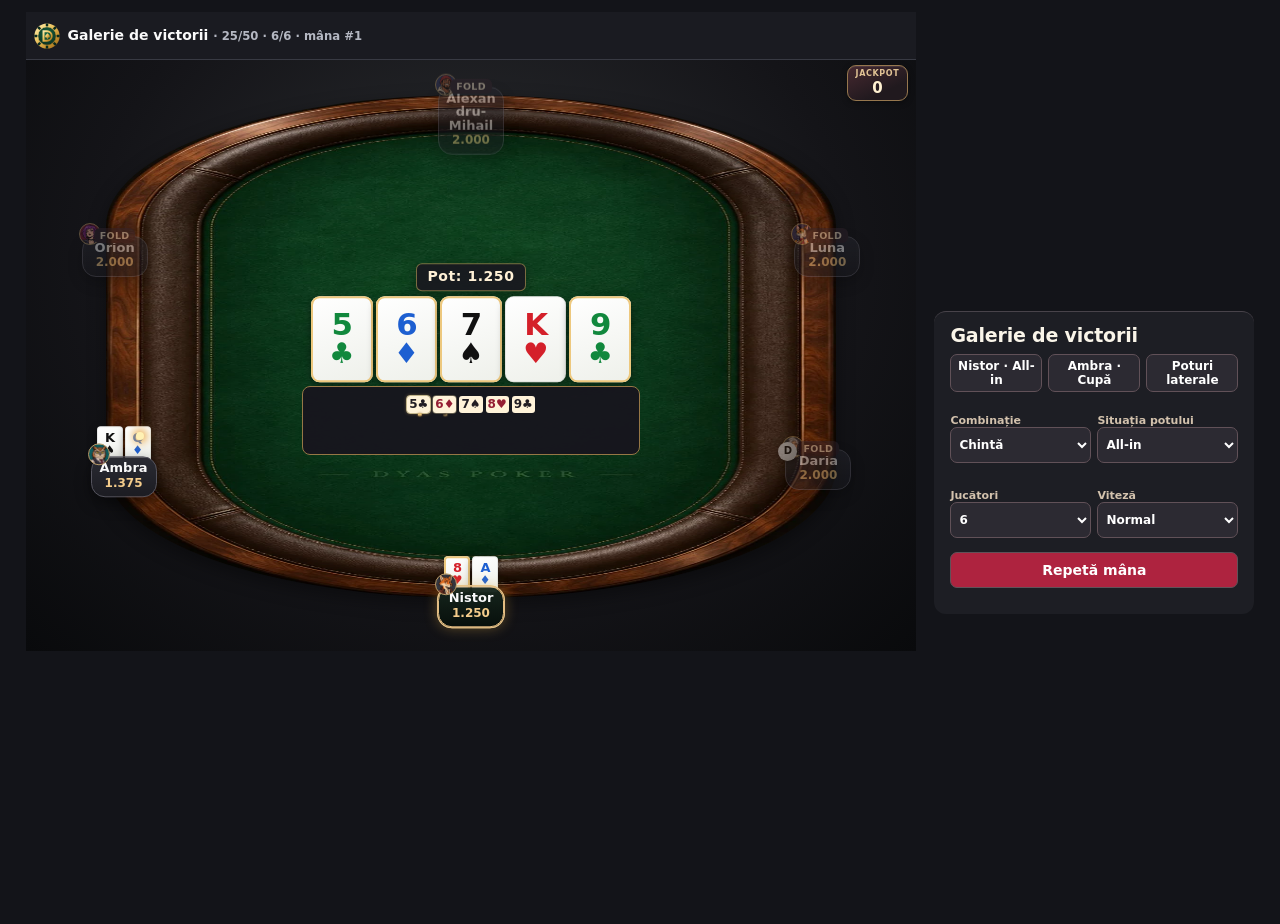
==== victories/index.html @ d2dcce0f "Present confirmed Hold’em results on the real table and add a mobile victory gallery" ====
<!doctype html><html lang="ro"><head><meta charset="utf-8"><meta name="viewport" content="width=device-width,initial-scale=1"><title>Galerie de victorii · DYAS Poker</title><link rel="stylesheet" href="/style.css">
<link rel="stylesheet" href="/extra.css">
<link rel="stylesheet" href="/fx.css">
<link rel="stylesheet" href="/dm.css">
<link rel="stylesheet" href="/cashier.css">
<link rel="stylesheet" href="/arena.css">
<link rel="stylesheet" href="/tour-ui.css">
<link rel="stylesheet" href="/victories/motion.css"><link rel="stylesheet" href="/tables.css"></head><body class="v-gallery"><div id="app"></div><section class="v-controls"><h1>Galerie de victorii</h1><div class="v-presets"><button data-p="n">Nistor · All-in</button><button data-p="a">Ambra · Cupă</button><button data-p="s">Poturi laterale</button></div><div class="v-fields"><label>Combinație<select id="kind"></select></label><label>Situația potului<select id="mode"></select></label><label>Jucători<select id="cap"><option>6</option><option>9</option></select></label><label>Viteză<select id="rate"><option value="1">Normal</option><option value="2">Lent · 0,5×</option></select></label></div><button id="repeat">Repetă mâna</button><p id="ledger" aria-live="polite"></p></section><script type="module" src="./gallery.mjs"></script></body></html>
---- style.css ----
/* DYAS Poker — temă: smarald închis, auriu, catifea */
:root {
  --bg: #050d0a;
  --bg2: #0a1813;
  --panel: rgba(16, 36, 28, .72);
  --panel-solid: #0f241b;
  --panel2: #173226;
  --line: rgba(242, 205, 107, .14);
  --line2: rgba(255, 255, 255, .08);
  --text: #f3f7f4;
  --muted: #95ada2;
  --gold: #f2cd6b;
  --gold-hi: #fff1b8;
  --gold-lo: #b9862c;
  --goldg: linear-gradient(135deg, #fff1b8 0%, #f2cd6b 35%, #d39d38 70%, #a8741f 100%);
  --red: #ef4d55;
  --green: #22b573;
  --wa: #25d366;
  --felt-hi: #1f7a50;
  --felt-lo: #0a3a25;
  --safe-b: env(safe-area-inset-bottom, 0px);
  --serif: "Cinzel", "Times New Roman", serif;
  --sans: "Manrope", system-ui, -apple-system, "Segoe UI", Roboto, sans-serif;
  color-scheme: dark;
}
* { box-sizing: border-box; }
html, body { margin: 0; min-height: 100%; background: var(--bg); color: var(--text); font: 15px/1.4 var(--sans); -webkit-tap-highlight-color: transparent; }
body {
  background:
    radial-gradient(900px 500px at 50% -10%, rgba(31, 122, 80, .38), transparent 70%),
    radial-gradient(600px 400px at 110% 40%, rgba(242, 205, 107, .07), transparent 70%),
    radial-gradient(600px 400px at -10% 80%, rgba(31, 122, 80, .18), transparent 70%),
    var(--bg);
  background-attachment: fixed;
}
button, input, textarea, select { font: inherit; color: inherit; }
a { color: var(--gold); }
#app { min-height: 100vh; }

/* ---------- logo ---------- */
.logo { display: flex; align-items: center; gap: 10px; text-decoration: none; color: inherit; }
.logo img { width: 38px; height: 38px; filter: drop-shadow(0 4px 12px rgba(242, 205, 107, .25)); }
.wordmark { font-family: var(--serif); font-weight: 800; letter-spacing: .06em; line-height: 1; font-size: 20px; }
.wordmark span { background: var(--goldg); -webkit-background-clip: text; background-clip: text; color: transparent; }

/* ---------- ecrane ---------- */
.screen { max-width: 520px; margin: 0 auto; padding: 14px 16px calc(28px + var(--safe-b)); }
.appbar { display: flex; align-items: center; gap: 10px; margin: 4px 0 18px; }
.appbar .grow { flex: 1; }
.avatar { width: 38px; height: 38px; border-radius: 50%; display: grid; place-items: center; font-weight: 800; font-size: 15px; color: #10261b;
  background: var(--goldg); box-shadow: 0 0 0 2px rgba(0,0,0,.4), 0 4px 14px rgba(242,205,107,.25); flex: none; border: 0; cursor: pointer; }
h1 { font-size: 24px; margin: 4px 0 4px; letter-spacing: -.01em; }
.sub { color: var(--muted); margin: 0 0 18px; }
h2 { font-size: 12px; margin: 24px 2px 10px; color: var(--muted); font-weight: 800; text-transform: uppercase; letter-spacing: .14em; }
.card { background: var(--panel); border: 1px solid var(--line); border-radius: 20px; padding: 16px; margin-bottom: 12px;
  backdrop-filter: blur(12px); -webkit-backdrop-filter: blur(12px); box-shadow: 0 10px 30px rgba(0,0,0,.25); }
.row { display: flex; gap: 10px; align-items: center; }
.grow { flex: 1; min-width: 0; }
.muted { color: var(--muted); }
.small { font-size: 13px; }

.btn { display: inline-flex; align-items: center; justify-content: center; gap: 8px; min-height: 48px; padding: 0 18px; border-radius: 14px;
  border: 1px solid var(--line2); background: rgba(255,255,255,.05); font-weight: 700; cursor: pointer; text-decoration: none; color: var(--text);
  transition: transform .08s, filter .15s, background .15s; }
.btn:active { transform: scale(.98); }
.btn.primary { background: var(--goldg); color: #231904; border: 0; box-shadow: 0 8px 22px rgba(210, 160, 60, .28), inset 0 1px 0 rgba(255,255,255,.5); }
.btn.green { background: linear-gradient(180deg, #2fcf86, #1a9a5f); border: 0; color: #fff; box-shadow: 0 8px 20px rgba(34,181,115,.25); }
.btn.danger { background: transparent; color: #ff9ca1; border-color: rgba(239,77,85,.4); }
.btn.block { width: 100%; }
.btn.sm { min-height: 38px; padding: 0 12px; font-size: 14px; border-radius: 11px; }
.btn[disabled] { opacity: .45; pointer-events: none; }
.btn svg { width: 20px; height: 20px; flex: none; }

/* ---------- pagina de start ---------- */
.landing { max-width: 460px; margin: 0 auto; padding: 22px 18px calc(28px + var(--safe-b)); text-align: center; }
.hero-logo { width: 104px; height: 104px; margin: 6px auto 12px; display: block; filter: drop-shadow(0 10px 30px rgba(242, 205, 107, .35)); animation: float 6s ease-in-out infinite; }
@keyframes float { 50% { transform: translateY(-6px) rotate(-4deg); } }
.landing .wordmark { font-size: 34px; }
.tagline { color: #cfe0d7; font-size: 16px; margin: 10px 0 0; }
.fan { position: relative; height: 104px; margin: 30px auto 34px; width: 260px; }
.fan .pcard { position: absolute; left: 50%; bottom: 0; --w: 62px; margin-left: -31px; transform-origin: 50% 260%; justify-content: flex-start; align-items: flex-start;
  padding: 6px 7px; box-shadow: -4px 6px 18px rgba(0,0,0,.45), inset 0 0 0 1px rgba(0,0,0,.08); }
.fan .pcard .r { font-size: 22px; }
.fan .pcard .s { font-size: 18px; }
.fan .pcard::after { content: attr(data-suit); position: absolute; right: 7px; bottom: 4px; font-size: 30px; line-height: 1; opacity: .9; }
.fan .pcard:nth-child(1) { transform: rotate(-26deg); }
.fan .pcard:nth-child(2) { transform: rotate(-13deg); }
.fan .pcard:nth-child(3) { transform: rotate(0deg); }
.fan .pcard:nth-child(4) { transform: rotate(13deg); }
.fan .pcard:nth-child(5) { transform: rotate(26deg); }
.auth { text-align: left; margin-top: 18px; padding: 18px; }
.features { display: grid; grid-template-columns: repeat(3, 1fr); gap: 8px; margin: 16px 0 6px; }
.feature { background: rgba(255,255,255,.035); border: 1px solid var(--line2); border-radius: 16px; padding: 12px 6px; font-size: 12.5px; color: #cfe0d7; line-height: 1.25; }
.feature b { display: block; font-size: 22px; margin-bottom: 4px; }
.legal { color: var(--muted); font-size: 12px; margin-top: 14px; }

/* ---------- formulare ---------- */
label { display: block; font-size: 13px; color: var(--muted); margin: 14px 0 6px; font-weight: 600; }
input, textarea { width: 100%; padding: 14px; border-radius: 14px; border: 1px solid var(--line2); background: rgba(0,0,0,.35); outline: none; transition: border-color .15s, box-shadow .15s; }
input:focus, textarea:focus { border-color: rgba(242,205,107,.6); box-shadow: 0 0 0 4px rgba(242,205,107,.12); }
textarea { min-height: 80px; resize: vertical; }
.code-input { text-transform: uppercase; letter-spacing: .45em; font-size: 26px; text-align: center; font-weight: 800; font-family: var(--serif); }
.tabs { display: flex; gap: 4px; background: rgba(0,0,0,.35); padding: 4px; border-radius: 14px; margin-bottom: 14px; border: 1px solid var(--line2); }
.tabs button { flex: 1; min-height: 40px; border: 0; border-radius: 10px; background: transparent; color: var(--muted); font-weight: 700; cursor: pointer; }
.tabs button.on { background: var(--panel2); color: var(--text); box-shadow: 0 2px 8px rgba(0,0,0,.3), inset 0 0 0 1px var(--line); }
.err { color: #ffb3b5; font-size: 14px; margin-top: 10px; min-height: 1em; }

/* ---------- acasă ---------- */
.actions { display: grid; grid-template-columns: 1fr 1fr; gap: 12px; }
.tile { display: flex; flex-direction: column; justify-content: space-between; gap: 18px; min-height: 128px; padding: 16px; border-radius: 22px; text-decoration: none;
  color: var(--text); border: 1px solid var(--line); background: var(--panel); position: relative; overflow: hidden; }
.tile.gold { background: var(--goldg); color: #231904; border: 0; box-shadow: 0 12px 30px rgba(210,160,60,.25); }
.tile .ic { width: 42px; height: 42px; border-radius: 13px; display: grid; place-items: center; font-size: 22px; background: rgba(0,0,0,.18); }
.tile.gold .ic { background: rgba(35,25,4,.12); }
.tile b { font-size: 16px; line-height: 1.2; }
.tile small { display: block; font-weight: 600; opacity: .75; font-size: 12.5px; margin-top: 3px; }
.tile::after { content: "♠"; position: absolute; right: -6px; bottom: -22px; font-size: 92px; opacity: .08; }

.list-item { display: flex; gap: 12px; align-items: center; padding: 14px; border-radius: 18px; background: var(--panel); border: 1px solid var(--line2); margin-bottom: 10px;
  text-decoration: none; color: inherit; cursor: pointer; transition: border-color .15s; }
.list-item:active { border-color: var(--line); }
.list-item .t { font-weight: 750; overflow: hidden; text-overflow: ellipsis; white-space: nowrap; }
.list-item .t.wrap { white-space: normal; }
.chips { color: var(--gold); font-weight: 800; white-space: nowrap; display: inline-flex; align-items: center; gap: 5px; }
.chips::before { content: ""; width: 12px; height: 12px; border-radius: 50%; background: radial-gradient(circle, #fff1b8 0 28%, #c8922f 30% 100%); box-shadow: 0 0 0 1.5px rgba(0,0,0,.4); flex: none; }
.emblem { width: 48px; height: 48px; border-radius: 15px; display: grid; place-items: center; font-size: 26px; flex: none;
  background: radial-gradient(circle at 50% 35%, #1b5a3d, #0b2519); border: 1px solid var(--line); box-shadow: inset 0 1px 0 rgba(255,255,255,.06); }
.emblem.lg { width: 68px; height: 68px; font-size: 38px; border-radius: 20px; }
.emblems { display: grid; grid-template-columns: repeat(8, 1fr); gap: 6px; }
.emblems button { aspect-ratio: 1; border-radius: 12px; border: 1px solid var(--line2); background: rgba(0,0,0,.3); font-size: 20px; cursor: pointer; padding: 0; }
.emblems button.on { border-color: var(--gold); background: rgba(242,205,107,.14); box-shadow: 0 0 0 3px rgba(242,205,107,.12); }
.badge { display: inline-block; padding: 3px 9px; border-radius: 99px; font-size: 11.5px; font-weight: 800; background: rgba(255,255,255,.07); color: var(--muted); letter-spacing: .02em; }
.badge.owner { background: rgba(242,205,107,.16); color: var(--gold); }
.badge.admin { background: rgba(80,170,255,.15); color: #9dd3ff; }
.badge.full { background: rgba(239,77,85,.16); color: #ffb3b5; }
.badge.live { background: rgba(34,181,115,.16); color: #7ee2a8; }
.dot { display: inline-block; min-width: 18px; height: 18px; padding: 0 5px; border-radius: 9px; background: var(--red); color: #fff; font-size: 11px; line-height: 18px; text-align: center; margin-left: 5px; }
.empty { text-align: center; color: var(--muted); padding: 26px 14px; border: 1px dashed var(--line2); border-radius: 18px; }
.empty b { display: block; font-size: 30px; margin-bottom: 6px; }

/* ---------- club ---------- */
.topbar { display: flex; align-items: center; gap: 10px; margin-bottom: 14px; }
.back { width: 42px; height: 42px; border-radius: 13px; border: 1px solid var(--line2); background: rgba(255,255,255,.05); display: grid; place-items: center; font-size: 20px; cursor: pointer; flex: none; color: var(--text); text-decoration: none; }
.club-hero { display: flex; gap: 14px; align-items: center; padding: 18px; border-radius: 24px; margin-bottom: 12px;
  background: radial-gradient(400px 160px at 0% 0%, rgba(242,205,107,.16), transparent 70%), linear-gradient(160deg, #15402d, #0b2117); border: 1px solid var(--line); }
.club-hero .name { font-family: var(--serif); font-weight: 800; font-size: 21px; line-height: 1.15; letter-spacing: .02em; }
.club-hero .desc { color: #cfe0d7; font-size: 13.5px; margin-top: 4px; }
.club-hero .meta { margin-top: 8px; display: flex; gap: 8px; align-items: center; flex-wrap: wrap; font-size: 13px; }
.invite { background: linear-gradient(135deg, rgba(242,205,107,.1), rgba(16,36,28,.75) 60%); position: relative; }
.invite .lbl { font-size: 11.5px; letter-spacing: .14em; text-transform: uppercase; color: var(--muted); font-weight: 800; }
.invite .code { font-family: var(--serif); font-size: 30px; font-weight: 800; letter-spacing: .32em; margin: 4px 0 12px;
  background: var(--goldg); -webkit-background-clip: text; background-clip: text; color: transparent; }
.invite .btns { display: grid; grid-template-columns: 1fr auto; gap: 8px; }
.wa { background: linear-gradient(180deg, #2fe07a, #1ea952); border: 0; color: #fff; box-shadow: 0 8px 20px rgba(37,211,102,.22); }
.seg { display: flex; gap: 8px; }
.seg button { flex: 1; min-height: 46px; border-radius: 14px; border: 1px solid var(--line2); background: rgba(0,0,0,.3); font-weight: 800; cursor: pointer; }
.seg button.on { border-color: var(--gold); background: rgba(242,205,107,.14); color: var(--gold); }
.stepper { display: flex; align-items: center; gap: 8px; margin-top: 8px; }
.stepper button { width: 46px; height: 42px; border-radius: 12px; border: 1px solid var(--line2); background: rgba(255,255,255,.05); font-size: 20px; cursor: pointer; }
.stepper output { flex: 1; text-align: center; font-weight: 800; }
.grid3 { display: grid; grid-template-columns: repeat(3, 1fr); gap: 8px; }
.seatdots { display: flex; gap: 4px; margin-top: 8px; }
.seatdots i { width: 9px; height: 9px; border-radius: 50%; background: rgba(255,255,255,.12); }
.seatdots i.on { background: var(--goldg); box-shadow: 0 0 6px rgba(242,205,107,.5); }
.table-ic { width: 48px; height: 48px; border-radius: 15px; flex: none; display: grid; place-items: center;
  background: radial-gradient(ellipse at 50% 40%, var(--felt-hi), var(--felt-lo)); border: 2px solid #5b3d1e; box-shadow: inset 0 0 0 1px rgba(242,205,107,.35); font-size: 20px; }

#toast { position: fixed; left: 50%; top: calc(12px + env(safe-area-inset-top, 0px)); transform: translate(-50%, -20px); max-width: 92vw; opacity: 0; visibility: hidden; pointer-events: none;
  background: #2b1416; color: #ffd5d6; border: 1px solid #6b2a2c; padding: 11px 16px; border-radius: 14px; transition: opacity .2s, transform .2s, visibility .2s; z-index: 50; font-size: 14px; font-weight: 600; box-shadow: 0 10px 30px rgba(0,0,0,.4); }
#toast.on { opacity: 1; visibility: visible; transform: translate(-50%, 0); }
#toast.ok { background: #0f3324; color: #c8f5dc; border-color: #1f6b46; }

/* ---------- masa ---------- */
.table-screen { position: fixed; inset: 0; display: flex; flex-direction: column; overflow: hidden;
  background: radial-gradient(120% 70% at 50% 42%, #123a28, #050d0a 75%); }
.tbar { height: 48px; flex: none; display: flex; align-items: center; gap: 8px; padding: 0 8px; }
.tbar .back { width: 38px; height: 38px; border-radius: 12px; font-size: 18px; }
.tbar .ti { flex: 1; min-width: 0; font-size: 14px; font-weight: 800; white-space: nowrap; overflow: hidden; text-overflow: ellipsis; }
.tbar .ti small { color: var(--muted); font-weight: 600; }
.tbar img { width: 26px; height: 26px; }
.felt-wrap { position: relative; flex: 1; min-height: 0; }
.felt { position: absolute; inset: 6% 9% 9%; border-radius: 46% / 32%;
  background:
    radial-gradient(ellipse at 50% 42%, rgba(255,255,255,.07), transparent 55%),
    radial-gradient(ellipse at 50% 45%, var(--felt-hi), var(--felt-lo) 78%);
  border: 9px solid #3d2814;
  box-shadow: 0 0 0 1px #7a5426, inset 0 0 0 2px rgba(242,205,107,.28), inset 0 0 40px rgba(0,0,0,.45), 0 18px 40px rgba(0,0,0,.6); }
.felt::before { content: ""; position: absolute; inset: 7%; border-radius: inherit; border: 1.5px solid rgba(242,205,107,.16); }
.felt::after { content: "DYAS POKER"; position: absolute; left: 50%; top: 70%; transform: translateX(-50%); font-family: var(--serif); font-weight: 800; letter-spacing: .3em;
  font-size: 11px; color: rgba(242,205,107,.09); white-space: nowrap; }
.center { position: absolute; left: 50%; top: 47%; transform: translate(-50%, -50%); display: flex; flex-direction: column; align-items: center; gap: 7px; z-index: 2; width: 58%; }
.pot { background: rgba(0,0,0,.5); border: 1px solid rgba(242,205,107,.45); color: var(--gold); font-weight: 900; padding: 4px 14px; border-radius: 99px; font-size: 14px; white-space: nowrap;
  box-shadow: 0 4px 14px rgba(0,0,0,.35); }
.board { display: flex; gap: 3px; justify-content: center; }
.msg { font-size: 12.5px; text-align: center; color: #e6f3ec; background: rgba(0,0,0,.4); padding: 4px 10px; border-radius: 10px; max-width: 100%; font-weight: 600; }
.msg b { color: var(--gold); }

.pcard { --w: var(--cw); width: var(--w); height: calc(var(--w) * 1.4); border-radius: calc(var(--w) * .14); background: linear-gradient(160deg, #ffffff, #eef0ea); color: #111;
  display: flex; flex-direction: column; align-items: center; justify-content: center; font-weight: 900; line-height: 1; flex: none;
  box-shadow: 0 3px 8px rgba(0,0,0,.45), inset 0 0 0 1px rgba(0,0,0,.08); font-family: var(--sans); }
.pcard .r { font-size: calc(var(--w) * .5); letter-spacing: -1px; }
.pcard .s { font-size: calc(var(--w) * .46); margin-top: 1px; }
.pcard.h { color: #d4202a; } .pcard.d { color: #1d5fd1; } .pcard.c { color: #11883d; } .pcard.sp { color: #111; }
.pcard.back { background:
    radial-gradient(circle at 50% 50%, rgba(242,205,107,.55) 0 18%, transparent 19%),
    repeating-linear-gradient(45deg, rgba(242,205,107,.18) 0 2px, transparent 2px 6px),
    linear-gradient(160deg, #a01f2c, #6b1019);
  box-shadow: 0 2px 6px rgba(0,0,0,.45), inset 0 0 0 2px #f3e6c4; }
.pcard.slot { background: rgba(255,255,255,.05); box-shadow: inset 0 0 0 1px rgba(255,255,255,.12); }
.pcard.dim { filter: brightness(.5) saturate(.6); }

.seat { position: absolute; transform: translate(-50%, -50%); width: var(--sw); display: flex; flex-direction: column; align-items: center; z-index: 3; }
.seat .box { position: relative; width: 100%; background: linear-gradient(180deg, rgba(20,40,31,.96), rgba(6,16,11,.96)); border: 1px solid rgba(242,205,107,.22);
  border-radius: 14px; padding: 4px 4px 5px; text-align: center; box-shadow: 0 6px 16px rgba(0,0,0,.45); }
.seat.turn .box { border-color: var(--gold); box-shadow: 0 0 0 2px rgba(242,205,107,.4), 0 0 18px rgba(242,205,107,.45); }
.seat.folded { opacity: .45; }
.seat .nm { font-size: 11.5px; font-weight: 800; white-space: nowrap; overflow: hidden; text-overflow: ellipsis; }
.seat .st { font-size: 12px; color: var(--gold); font-weight: 900; white-space: nowrap; }
.seat .tag { position: absolute; left: 50%; top: -9px; transform: translateX(-50%); font-size: 9.5px; font-weight: 900; text-transform: uppercase; padding: 1px 6px; border-radius: 6px;
  background: #22463a; color: #d5ece0; white-space: nowrap; letter-spacing: .03em; }
.seat .tag.raise, .seat .tag.bet, .seat .tag.all-in { background: var(--goldg); color: #231904; }
.seat .tag.fold { background: #3a2223; color: #ffb3b5; }
.seat .hole { display: flex; gap: 2px; height: calc(var(--oc) * 1.4); margin-bottom: -6px; position: relative; z-index: -1; }
.seat .hole .pcard { --w: var(--oc); }
.seat .tbar2 { height: 3px; border-radius: 2px; background: rgba(255,255,255,.12); margin-top: 3px; overflow: hidden; }
.seat .tbar2 i { display: block; height: 100%; background: var(--goldg); }
.seat.empty { width: 46px !important; }
.seat.empty .box { width: 46px; height: 46px; border-radius: 50%; padding: 0; display: grid; place-items: center; background: rgba(0,0,0,.28);
  border: 1.5px dashed rgba(242,205,107,.28); color: rgba(242,205,107,.6); font-size: 0; box-shadow: none; cursor: default; }
.seat.empty .box::before { content: "·"; font-size: 22px; line-height: 1; }
.seat.empty[data-sit] .box { cursor: pointer; border-style: solid; background: rgba(242,205,107,.08); }
.seat.empty[data-sit] .box::before { content: "+"; font-size: 24px; font-weight: 400; }
.seat.win .box { border-color: #6fe3a1; box-shadow: 0 0 0 2px rgba(111,227,161,.4), 0 0 18px rgba(111,227,161,.35); }
.dbtn { position: absolute; width: 19px; height: 19px; border-radius: 50%; background: radial-gradient(circle at 40% 35%, #fff, #d9d9d9); color: #111; font-size: 10px; font-weight: 900;
  display: grid; place-items: center; box-shadow: 0 1px 4px rgba(0,0,0,.6); z-index: 4; transform: translate(-50%, -50%); }
.dbtn.in { top: -8px; transform: none; }
.dbtn.in.r { right: -8px; } .dbtn.in.l { left: -8px; }
.betchip { position: absolute; transform: translate(-50%, -50%); font-size: 11.5px; font-weight: 900; color: #fff; background: rgba(0,0,0,.6); padding: 1px 8px 1px 3px; border-radius: 99px;
  white-space: nowrap; z-index: 4; display: flex; align-items: center; gap: 4px; border: 1px solid rgba(242,205,107,.25); }
.betchip::before { content: ""; width: 13px; height: 13px; border-radius: 50%; background: radial-gradient(circle, #fff 0 26%, var(--red) 28% 100%); border: 1.5px dashed #fff; }

.table-screen { --cw: 38px; --oc: 15px; --sw: 66px; }
.table-screen.roomy { --oc: 26px; --sw: 96px; --cw: 44px; }
.table-screen.roomy .seat .nm { font-size: 14px; }
.table-screen.roomy .seat .st { font-size: 15px; }
.table-screen.roomy .seat .box { padding: 7px 6px 8px; border-radius: 16px; }
.table-screen.roomy .msg { font-size: 14px; }

.me { flex: none; background: linear-gradient(180deg, rgba(12,28,21,.97), #050d0a); border-top: 1px solid rgba(242,205,107,.18); padding: 9px 10px calc(9px + var(--safe-b)); z-index: 5;
  box-shadow: 0 -10px 30px rgba(0,0,0,.4); }
.me .info { display: flex; align-items: center; gap: 10px; }
.me .mycards { display: flex; gap: 4px; }
.me .mycards .pcard { --w: 44px; }
.roomy .me .mycards .pcard { --w: 52px; }
.me .who { flex: 1; min-width: 0; }
.me .who .nm { font-weight: 800; font-size: 14px; white-space: nowrap; overflow: hidden; text-overflow: ellipsis; }
.me .who .st { color: var(--gold); font-weight: 900; font-size: 16px; }
.me .tocall { text-align: right; flex: none; }
.me .tocall small { display: block; color: var(--muted); font-size: 11.5px; font-weight: 700; }
.me .tocall b { font-size: 19px; }
.me .acts { display: grid; grid-template-columns: 1fr 1.25fr 1fr; gap: 8px; margin-top: 9px; }
.me .acts .btn { min-height: 50px; padding: 0 6px; font-size: 15px; border-radius: 14px; }
.btn.fold { background: linear-gradient(180deg, #4a2124, #2f1416); border-color: rgba(239,77,85,.45); color: #ffc9cb; }
.btn.call { background: linear-gradient(180deg, #2fcf86, #158a52); border: 0; color: #fff; box-shadow: 0 6px 16px rgba(34,181,115,.25); }
.btn.raise { background: var(--goldg); border: 0; color: #231904; box-shadow: 0 6px 16px rgba(210,160,60,.25); }
.raisebox { margin-top: 9px; display: grid; gap: 7px; }
.raisebox .presets { display: grid; grid-template-columns: repeat(4, 1fr); gap: 6px; }
.raisebox .presets button { min-height: 36px; border-radius: 10px; border: 1px solid var(--line2); background: rgba(255,255,255,.05); font-weight: 800; font-size: 13px; cursor: pointer; }
.raisebox .presets button.on { border-color: var(--gold); color: var(--gold); background: rgba(242,205,107,.1); }
.raisebox .sl { display: flex; align-items: center; gap: 8px; }
.raisebox .sl button { width: 40px; height: 36px; border-radius: 10px; border: 1px solid var(--line2); background: rgba(255,255,255,.05); font-size: 18px; cursor: pointer; flex: none; }
.raisebox input[type=range] { flex: 1; padding: 0; accent-color: var(--gold); height: 30px; border: 0; background: transparent; box-shadow: none; }
.raisebox .confirm { display: grid; grid-template-columns: 1fr 2fr; gap: 8px; }
.raisebox .confirm .btn { min-height: 50px; }
.me .status { margin-top: 9px; display: flex; gap: 8px; }
.me .status .btn { flex: 1; }
.me .note { font-size: 13px; color: var(--muted); text-align: center; margin-top: 7px; font-weight: 600; }
.turnbar { height: 4px; border-radius: 2px; background: rgba(255,255,255,.1); margin-top: 7px; overflow: hidden; }
.turnbar i { display: block; height: 100%; background: var(--goldg); }
.conn { position: absolute; top: 4px; left: 50%; transform: translateX(-50%); font-size: 12px; background: #4a1b1d; color: #ffd5d6; padding: 2px 10px; border-radius: 8px; z-index: 9; }

/* ---------- v2: avatare, profil, clasament, istoric, admin ---------- */
a.avatar { text-decoration: none; font-size: 19px; }
.av { width: 38px; height: 38px; flex: none; border-radius: 50%; display: grid; place-items: center; font-size: 20px; font-weight: 800; color: #10261b;
  background: var(--goldg); box-shadow: 0 0 0 2px rgba(242,205,107,.25); }
.av.xl { width: 64px; height: 64px; font-size: 34px; }
.badge.superadmin { background: rgba(190,120,255,.18); color: #dcb6ff; }
.admin-btn { margin-right: 8px; text-decoration: none; }
.profile-head { display: flex; align-items: center; gap: 14px; }
.profile-head .name { font-family: var(--serif); font-size: 20px; font-weight: 800; margin-bottom: 4px; }
.avatars { grid-template-columns: repeat(6, 1fr); }
.avatars button { font-size: 24px; color: var(--gold); font-weight: 800; }
.settings { display: grid; gap: 4px; padding: 6px 14px; }
.switch { display: flex; align-items: center; gap: 12px; justify-content: space-between; padding: 10px 0; margin: 0; font-size: 14.5px; font-weight: 700; color: var(--text); }
.switch + .switch { border-top: 1px solid var(--line2); }
.switch small { display: block; color: var(--muted); font-weight: 600; font-size: 12px; margin-top: 2px; }
.switch input { appearance: none; -webkit-appearance: none; width: 46px; height: 28px; flex: none; border-radius: 99px; background: rgba(255,255,255,.12); position: relative; cursor: pointer; margin: 0; padding: 0; border: 0; transition: background .2s; }
.switch input::after { content: ""; position: absolute; top: 3px; left: 3px; width: 22px; height: 22px; border-radius: 50%; background: #fff; transition: transform .2s; }
.switch input:checked { background: var(--green); }
.switch input:checked::after { transform: translateX(18px); }
.switch input:disabled { opacity: .4; }
.install { display: flex; align-items: center; gap: 12px; margin-top: 14px; position: relative; border-color: rgba(242,205,107,.35); }
.install .ic { font-size: 26px; }
.install b { display: block; }
.install small { color: var(--muted); font-size: 12.5px; }
.install .x { position: absolute; top: 4px; right: 6px; background: none; border: 0; color: var(--muted); font-size: 18px; cursor: pointer; }
.pos { color: #7ee2a8; }
.neg { color: #ff9ea2; }
.net { font-weight: 800; font-variant-numeric: tabular-nums; white-space: nowrap; }
.lb-row.mine { border-color: rgba(242,205,107,.45); }
.rank { width: 28px; text-align: center; font-weight: 800; color: var(--muted); font-size: 15px; flex: none; }
.rank.r1, .rank.r2, .rank.r3 { font-size: 22px; }
#per { margin-bottom: 12px; }
.stats { display: grid; grid-template-columns: repeat(4, 1fr); gap: 6px; margin: 4px 0 12px; }
.stats > div { background: var(--panel); border: 1px solid var(--line2); border-radius: 14px; padding: 10px 4px; text-align: center; }
.stats b { display: block; font-size: 15.5px; font-variant-numeric: tabular-nums; }
.stats small { color: var(--muted); font-size: 10.5px; font-weight: 700; }
.hand-card { padding: 10px 12px; }
.hand-card .hc-cards { margin: 8px 0 6px; gap: 10px; align-items: center; }
.mini { display: inline-flex; gap: 3px; vertical-align: middle; }
.pcard.xs { --w: 22px; }
.pcard.xs .r { font-size: 11px; }
.pcard.xs .s { font-size: 10px; }
.board-mini { flex: 1; }
.chipadj input { width: 100%; }
.chipadj .seg button { font-size: 12.5px; }
.kpis { display: grid; grid-template-columns: repeat(2, 1fr); gap: 8px; }
.kpi { background: var(--panel); border: 1px solid var(--line); border-radius: 16px; padding: 12px; display: grid; gap: 1px; }
.kpi span { font-size: 20px; }
.kpi b { font-size: 22px; font-variant-numeric: tabular-nums; }
.kpi small { color: var(--muted); font-weight: 700; font-size: 12px; }
.kpi em { font-style: normal; color: #7ee2a8; font-size: 11.5px; font-weight: 700; }
.tabs.scroll { overflow-x: auto; scrollbar-width: none; }
.tabs.scroll button { flex: none; padding-left: 12px; padding-right: 12px; }
#uq { margin-bottom: 12px; }
.live-row { text-decoration: none; color: inherit; align-items: flex-start; }
.table-ic.on { box-shadow: 0 0 0 2px rgba(34,181,115,.6); }
.plist { display: flex; flex-wrap: wrap; gap: 4px 10px; margin-top: 6px; font-size: 12px; color: var(--muted); }
.plist b { color: var(--gold); font-weight: 800; }
.uclub .emblem { width: 36px; height: 36px; font-size: 18px; }
.uclub [data-adj] { margin-top: 10px; padding-top: 10px; border-top: 1px solid var(--line2); }
.ledger { padding: 4px 12px; }
.lrow { display: flex; gap: 10px; align-items: center; padding: 9px 0; font-size: 13.5px; }
.lrow + .lrow { border-top: 1px solid var(--line2); }
.lrow > span { font-weight: 800; white-space: nowrap; }
.welcome input { margin: 0; }

/* ---------- masa: reacții, avatare, animații ---------- */
.tb-btn { width: 36px; height: 36px; flex: none; border-radius: 12px; border: 1px solid var(--line2); background: rgba(255,255,255,.05); font-size: 17px; cursor: pointer; padding: 0; }
.tb-btn.on { border-color: var(--gold); background: rgba(242,205,107,.15); }
.tray { position: absolute; top: 52px; right: 8px; z-index: 30; display: grid; grid-template-columns: repeat(4, 44px); gap: 6px; padding: 8px; border-radius: 18px;
  background: rgba(8,20,14,.96); border: 1px solid var(--line); box-shadow: 0 12px 30px rgba(0,0,0,.5); animation: pop .18s ease-out; }
.tray button { height: 44px; border-radius: 12px; border: 0; background: rgba(255,255,255,.06); font-size: 24px; cursor: pointer; padding: 0; }
.tray button:active { transform: scale(.9); }
.seat .sav { position: absolute; top: -10px; left: -8px; width: 22px; height: 22px; border-radius: 50%; display: grid; place-items: center; font-size: 13px;
  background: #0b1f16; border: 1px solid rgba(242,205,107,.45); z-index: 2; }
.roomy .seat .sav { width: 28px; height: 28px; font-size: 17px; top: -12px; left: -10px; }
.rx { position: absolute; z-index: 25; transform: translate(-50%, -50%); font-size: 34px; pointer-events: none; filter: drop-shadow(0 4px 8px rgba(0,0,0,.5));
  animation: rx 3s ease-out forwards; }
@keyframes rx { 0% { opacity: 0; transform: translate(-50%, -30%) scale(.4); } 12% { opacity: 1; transform: translate(-50%, -80%) scale(1.25); }
  25% { transform: translate(-50%, -85%) scale(1); } 80% { opacity: 1; } 100% { opacity: 0; transform: translate(-50%, -150%) scale(1); } }
@keyframes pop { from { transform: scale(.6); opacity: 0; } to { transform: scale(1); opacity: 1; } }
.pcard.deal { animation: deal .42s cubic-bezier(.2,.8,.3,1.1) both; }
@keyframes deal { from { opacity: 0; transform: translate(0, -120px) rotate(-25deg) scale(.6); } to { opacity: 1; transform: none; } }
.pcard.flip { animation: flip .52s ease-out both; }
@keyframes flip { 0% { opacity: 0; transform: translateY(-18px) rotateY(90deg) scale(.8); } 60% { opacity: 1; transform: rotateY(-12deg); } 100% { transform: none; } }
.betchip.pop { animation: pop .38s cubic-bezier(.2,.9,.3,1.4) both; }
.flychip { position: absolute; z-index: 24; width: 26px; height: 26px; margin: -13px 0 0 -13px; border-radius: 50%; pointer-events: none;
  background: radial-gradient(circle, #fff1b8 0 30%, #d39d38 32% 60%, #7a5214 62%); box-shadow: 0 0 0 3px rgba(255,241,184,.35), 0 0 18px rgba(242,205,107,.7);
  animation: fly 1s cubic-bezier(.5,0,.3,1) both; }
@keyframes fly { 0% { left: var(--x0); top: var(--y0); opacity: 0; transform: scale(.5); } 15% { opacity: 1; transform: scale(1.2); }
  85% { opacity: 1; } 100% { left: var(--x1); top: var(--y1); opacity: 0; transform: scale(.7); } }
.seat.win .box { animation: winglow 1.2s ease-in-out 2; }
@keyframes winglow { 50% { box-shadow: 0 0 0 3px rgba(242,205,107,.6), 0 0 26px rgba(242,205,107,.6); } }
@media (prefers-reduced-motion: reduce) { .pcard.deal, .pcard.flip, .betchip.pop, .flychip, .seat.win .box { animation-duration: .01s; animation-delay: 0s !important; } .rx { animation: none; transform: translate(-50%, -80%); } }
---- extra.css ----
/* DYAS Poker — pornire, schelete de încărcare, „Azi în club” */

/* ---------- pornirea aplicației ---------- */
.boot { min-height: 100vh; min-height: 100dvh; display: grid; place-content: center; justify-items: center; gap: 22px; }
.boot img { width: 86px; height: 86px; filter: drop-shadow(0 10px 26px rgba(242,205,107,.35)); animation: bootPulse 1.4s ease-in-out infinite; }
.boot i { width: 120px; height: 3px; border-radius: 3px; background: rgba(255,255,255,.08); overflow: hidden; position: relative; }
.boot i::after { content: ""; position: absolute; inset: 0; width: 40%; border-radius: 3px; background: linear-gradient(90deg, transparent, #f2cd6b, transparent); animation: bootBar 1.1s ease-in-out infinite; }
@keyframes bootPulse { 50% { transform: scale(1.06); filter: drop-shadow(0 14px 32px rgba(242,205,107,.55)); } }
@keyframes bootBar { from { transform: translateX(-100%); } to { transform: translateX(250%); } }

/* ---------- schelet de încărcare ---------- */
.empty:has(> .skel) { padding: 0; border: 0; background: none; text-align: left; min-height: 0; }
.skel { display: flex; flex-direction: column; gap: 10px; padding: 2px 0; }
.sk { display: block; border-radius: 10px; background: linear-gradient(90deg, rgba(255,255,255,.05) 25%, rgba(242,205,107,.11) 45%, rgba(255,255,255,.05) 65%);
  background-size: 300% 100%; animation: skShine 1.3s ease-in-out infinite; }
.sk-row { display: flex; align-items: center; gap: 12px; padding: 14px; border-radius: 18px; background: var(--panel); border: 1px solid var(--line2); }
.sk-av { width: 42px; height: 42px; border-radius: 50%; flex: none; }
.sk-tx { flex: 1; display: flex; flex-direction: column; gap: 8px; min-width: 0; }
.sk-l { height: 12px; width: 70%; }
.sk-l.short { width: 42%; height: 10px; }
.sk-pill { width: 58px; height: 26px; border-radius: 99px; flex: none; }
.sk-hero { height: 130px; border-radius: 20px; margin-bottom: 2px; }
@keyframes skShine { from { background-position: 100% 0; } to { background-position: -100% 0; } }
@media (prefers-reduced-motion: reduce) { .sk, .boot img, .boot i::after { animation: none; } }

/* ---------- butonul „Azi în club” ---------- */
.today-btn { display: flex; align-items: center; gap: 12px; text-align: left; min-height: 60px; padding: 10px 14px; margin: 0 0 12px;
  background: linear-gradient(135deg, rgba(242,205,107,.13), rgba(242,205,107,.03)); border: 1px solid rgba(242,205,107,.28); }
.today-btn .ti { font-size: 22px; width: 40px; height: 40px; flex: none; display: grid; place-items: center; border-radius: 12px; background: rgba(0,0,0,.25); }
.today-btn .grow { flex: 1; min-width: 0; }
.today-btn b { display: block; color: var(--gold); font-size: 15px; }
.today-btn small { display: block; color: var(--muted); font-size: 12px; font-weight: 600; margin-top: 2px; white-space: nowrap; overflow: hidden; text-overflow: ellipsis; }
.today-btn .chev, .td-row .chev { color: var(--muted); font-size: 22px; line-height: 1; flex: none; }

/* ---------- foaia „Azi în club” ---------- */
.td-sheet .tsheet-box { max-height: min(88vh, 760px); max-height: min(88dvh, 760px); overflow: hidden; padding: 0; gap: 0;
  background: linear-gradient(180deg, #13281e, #0a1711); border-top: 1px solid rgba(242,205,107,.22); }
.td-sheet .tsheet-bg { animation: tdFade .2s ease-out; }
.td-sheet.out .tsheet-box { transform: translateY(30px); opacity: 0; transition: transform .18s, opacity .18s; }
.td-sheet.out .tsheet-bg { opacity: 0; transition: opacity .18s; }
@keyframes tdFade { from { opacity: 0; } }
.td-head { display: flex; align-items: center; gap: 10px; padding: 16px 16px 12px; border-bottom: 1px solid var(--line2); }
.td-head::before { content: ""; position: absolute; top: 7px; left: 50%; width: 38px; height: 4px; margin-left: -19px; border-radius: 4px; background: rgba(255,255,255,.18); }
.td-head h3 { margin: 0; font-size: 19px; }
.td-head small { color: var(--muted); font-weight: 700; font-size: 12.5px; }
.td-head .grow { flex: 1; min-width: 0; }
.td-x { width: 36px; height: 36px; flex: none; border-radius: 50%; border: 1px solid var(--line2); background: rgba(255,255,255,.06); color: var(--text); font-size: 22px; line-height: 1; cursor: pointer; padding: 0; }
.td-body { overflow-y: auto; -webkit-overflow-scrolling: touch; overscroll-behavior: contain; padding: 14px 16px calc(18px + env(safe-area-inset-bottom, 0px)); }
.td-kpi { display: grid; grid-template-columns: repeat(2, 1fr); gap: 8px; }
.td-kpi > div { padding: 12px; border-radius: 16px; background: var(--panel); border: 1px solid var(--line2); }
.td-kpi b { display: block; font-size: 22px; font-variant-numeric: tabular-nums; line-height: 1.1; }
.td-kpi small { color: var(--muted); font-weight: 700; font-size: 12px; }
.td-kpi > div:last-child b { color: var(--gold); }
.td-jp { display: flex; align-items: center; justify-content: space-between; gap: 10px; margin-top: 8px; padding: 12px 14px; border-radius: 16px;
  background: radial-gradient(120% 160% at 50% 0%, #5a0d19, #22060d); border: 1.5px solid #c8933a; font-weight: 800; font-size: 13.5px; color: #ffe9a8; }
.td-jp b { font-family: var(--serif); font-size: 22px; color: #ffd77a; white-space: nowrap; }
.td-sec { margin: 18px 2px 8px; font-size: 12px; font-weight: 800; letter-spacing: .12em; text-transform: uppercase; color: var(--muted); }
.td-pot { display: flex; align-items: center; gap: 14px; padding: 14px; border-radius: 16px; background: rgba(242,205,107,.08); border: 1px solid rgba(242,205,107,.25); }
.td-pot .amt { font-family: var(--serif); font-size: 26px; font-weight: 800; color: var(--gold); white-space: nowrap; }
.td-pot .who { min-width: 0; }
.td-pot .who b { display: block; overflow: hidden; text-overflow: ellipsis; white-space: nowrap; }
.td-pot .who small { color: var(--muted); font-weight: 600; font-size: 12px; }
.td-list { display: flex; flex-direction: column; border-radius: 16px; background: var(--panel); border: 1px solid var(--line2); overflow: hidden; }
.td-row { display: flex; align-items: center; gap: 10px; padding: 10px 12px; color: inherit; text-decoration: none; }
.td-row + .td-row { border-top: 1px solid var(--line2); }
.td-row .pos { width: 22px; flex: none; text-align: center; font-weight: 800; color: var(--muted); font-size: 13px; }
.td-row .av { width: 34px; height: 34px; font-size: 15px; flex: none; }
.td-row .ti { font-size: 20px; width: 34px; text-align: center; flex: none; }
.td-row .grow { flex: 1; min-width: 0; }
.td-row .grow b { display: block; font-size: 14.5px; overflow: hidden; text-overflow: ellipsis; white-space: nowrap; }
.td-row .grow small { display: block; color: var(--muted); font-weight: 600; font-size: 12px; overflow: hidden; text-overflow: ellipsis; white-space: nowrap; }
.td-net { font-variant-numeric: tabular-nums; white-space: nowrap; font-size: 15px; flex: none; }
.td-net.up { color: #46d38a; }
.td-net.down { color: #ff7b81; }
.td-tags { display: flex; flex-wrap: wrap; gap: 6px; }
.td-tags span { padding: 6px 11px; border-radius: 99px; background: rgba(255,255,255,.06); border: 1px solid var(--line2); font-weight: 700; font-size: 13px; }
.td-note { margin-top: 16px; padding: 12px 14px; border-radius: 14px; background: rgba(255,255,255,.04); border: 1px dashed var(--line2); font-size: 13.5px; color: var(--muted); }
.td-note b { color: var(--text); }
.td-empty { margin-top: 16px; padding: 26px 16px; text-align: center; color: var(--muted); border: 1px dashed var(--line2); border-radius: 16px; font-size: 14px; line-height: 1.5; }
.td-empty b { display: block; font-size: 30px; margin-bottom: 6px; }

/* istoric: butonul „Reluare pas cu pas” scos */
.replay-btn { display: none !important; }

/* administrarea mesei: scoate jucători, închide masa */
.km-row { display: flex; align-items: center; gap: 10px; padding: 10px 12px; }
.km-row + .km-row { border-top: 1px solid var(--line2); }
.km-row .grow { flex: 1; min-width: 0; }
.km-row b { display: block; font-size: 14.5px; overflow: hidden; text-overflow: ellipsis; white-space: nowrap; }
.km-row small { display: block; color: var(--muted); font-weight: 600; font-size: 12px; }
.km-row .btn { flex: none; white-space: nowrap; }
.km-note { margin: 12px 2px 14px; font-size: 12.5px; color: var(--muted); line-height: 1.45; }
.km-box { margin-top: 14px; }
.km-box .td-list { margin-top: 6px; }

/* descrieri: club, mese, turnee */
.club-hero .desc, .desc { white-space: pre-line; }
.xdesc { margin-top: 6px; padding: 7px 10px; border-radius: 10px; background: rgba(242,205,107,.07); border-left: 3px solid rgba(242,205,107,.5);
  font-size: 12.5px; font-weight: 600; line-height: 1.45; color: var(--text); white-space: pre-line; overflow-wrap: anywhere; }
.xdesc.big { margin: 0; font-size: 14.5px; padding: 12px 14px; }
.tcard2 .xdesc { margin-top: 8px; }
.tdesc { padding: 0; overflow: hidden; margin-bottom: 12px; }
.tdesc .xdesc { border-radius: 0; }

/* panou admin: editare club, mese, turnee */
.mg-reset { margin-top: 8px; }
details.mg { margin-top: 12px; border: 1px solid var(--line2); border-radius: 14px; background: rgba(0,0,0,.18); }
details.mg > summary { cursor: pointer; padding: 12px 14px; font-weight: 800; list-style: none; }
details.mg > summary::-webkit-details-marker, .mg-item > summary::-webkit-details-marker { display: none; }
details.mg > summary::after, .mg-item > summary::after { content: "›"; float: right; color: var(--muted); transition: transform .18s; }
details.mg[open] > summary::after, .mg-item[open] > summary::after { transform: rotate(90deg); }
.mg-body { padding: 0 14px 14px; }
.mg-sec { padding: 12px 0; border-top: 1px solid var(--line2); }
.mg-sec h4 { margin: 0 0 8px; font-size: 13px; letter-spacing: .08em; text-transform: uppercase; color: var(--gold); }
.mg-sec textarea { min-height: 70px; font-size: 14px; line-height: 1.45; }
.mg-sec .btn { margin-top: 10px; }
.mg-row { display: flex; gap: 10px; align-items: flex-end; }
.mg-row .grow { flex: 1; min-width: 0; }
.mg-row select { width: 76px; font-size: 18px; }
.mg-grid { display: grid; grid-template-columns: 1fr 1fr; gap: 0 10px; }
.mg-btns { display: flex; flex-wrap: wrap; gap: 8px; }
.mg-btns .btn { text-decoration: none; display: inline-flex; align-items: center; }
.mg-item { margin-top: 8px; border-radius: 12px; background: var(--panel); border: 1px solid var(--line2); }
.mg-item > summary { cursor: pointer; padding: 10px 12px; list-style: none; display: flex; flex-wrap: wrap; align-items: baseline; gap: 2px 8px; }
.mg-item > summary b { overflow: hidden; text-overflow: ellipsis; white-space: nowrap; max-width: 100%; }
.mg-item > summary::after { margin-left: auto; }
.mg-item > form { padding: 0 12px 12px; }
.mg-item small { display: block; margin-top: 6px; }

/* butoane rotunde suplimentare la masă: în stânga, lângă chat */
.fab-x { position: absolute; left: 58px; bottom: 10px; z-index: 6; display: flex; gap: 6px; }
.fab-x .fab { position: relative; width: 42px; height: 42px; border-radius: 50%; border: 1px solid rgba(242,205,107,.35); background: rgba(8,20,14,.92);
  box-shadow: 0 6px 18px rgba(0,0,0,.5); font-size: 18px; padding: 0; cursor: pointer; }
.fab-x .fab:active { transform: scale(.92); }
@media (max-width: 380px) {
  .fab-x { left: 52px; }
  .fab-x .fab, .fab-chat { width: 36px; height: 36px; font-size: 16px; }
}
---- fx.css ----
/* Animațiile mesei (public/fx.js) */
#fx { position: fixed; inset: 0; pointer-events: none; z-index: 70; overflow: hidden; }
.flychip { display: none; } /* înlocuit de fluxul de jetoane din fx.js */

/* jeton de cazino: margine cu dungi, centru alb, inel interior */
.fx-chip { position: absolute; left: 0; top: 0; width: 22px; height: 22px; margin: -11px 0 0 -11px; border-radius: 50%; will-change: transform, opacity;
  --c: #d8343c; --e: #fff;
  background: radial-gradient(circle, #fff 0 30%, var(--c) 31% 52%, transparent 53%), repeating-conic-gradient(var(--c) 0 30deg, var(--e) 30deg 45deg);
  box-shadow: 0 0 0 1.5px rgba(0,0,0,.35), 0 3px 6px rgba(0,0,0,.55), inset 0 -2px 0 rgba(0,0,0,.25); }
.fx-chip.g { --c: #1f9d5a; }
.fx-chip.b { --c: #2f6fe0; }
.fx-chip.k { --c: #1b1b1f; --e: #f2cd6b; }

.fx-float { position: absolute; transform: translate(-50%, -50%); font: 900 15px/1 Manrope, system-ui, sans-serif; color: #7dffb2; white-space: nowrap;
  text-shadow: 0 2px 0 #06301a, 0 0 14px rgba(125,255,178,.6); animation: fxUp 2.1s cubic-bezier(.2,.8,.3,1) both; }
.fx-float.mine { color: var(--gold-hi, #fff1b8); font-size: 19px; text-shadow: 0 2px 0 #5a3a07, 0 0 18px rgba(242,205,107,.8); }
.fx-float.allin { color: #fff; font: 800 13px/1 Cinzel, serif; letter-spacing: .12em; padding: 6px 10px; border-radius: 8px;
  background: linear-gradient(135deg, #ff5a5f, #a3141c); box-shadow: 0 0 0 2px rgba(255,255,255,.35), 0 0 22px rgba(255,80,80,.7); animation: fxAllin 1.6s ease-out both; }
@keyframes fxUp { 0% { opacity: 0; transform: translate(-50%, -20%) scale(.6); } 15% { opacity: 1; transform: translate(-50%, -90%) scale(1.15); }
  70% { opacity: 1; transform: translate(-50%, -150%) scale(1); } 100% { opacity: 0; transform: translate(-50%, -190%) scale(.95); } }
@keyframes fxAllin { 0% { opacity: 0; transform: translate(-50%, -50%) scale(2.2) rotate(-8deg); } 18% { opacity: 1; transform: translate(-50%, -50%) scale(1) rotate(-4deg); }
  75% { opacity: 1; transform: translate(-50%, -120%) scale(1) rotate(-4deg); } 100% { opacity: 0; transform: translate(-50%, -150%) scale(.9); } }
.fx-spark { position: absolute; width: 7px; height: 7px; border-radius: 50%; background: radial-gradient(circle, #fff, #f2cd6b 60%, transparent 70%); }

/* mesajul de mână câștigată: panglică aurie, mai discretă decât trofeul */
.fx-banner { position: absolute; transform: translate(-50%, -50%); width: min(86vw, 340px); text-align: center; animation: fxIn .5s cubic-bezier(.2,.9,.25,1.25) both; }
.fx-banner.out { animation: fxOut .32s ease-in both; }
.fx-rib { position: relative; padding: 11px 16px 12px; border-radius: 14px; overflow: hidden;
  background: linear-gradient(180deg, rgba(14,22,18,.94), rgba(6,10,8,.94)); border: 1px solid rgba(242,205,107,.55);
  box-shadow: 0 0 0 1px rgba(0,0,0,.6), 0 14px 34px rgba(0,0,0,.6), 0 0 30px rgba(242,205,107,.18), inset 0 1px 0 rgba(255,255,255,.08); }
.fx-rib::after { content: ""; position: absolute; inset: 0; background: linear-gradient(105deg, transparent 35%, rgba(255,241,184,.22) 50%, transparent 65%);
  transform: translateX(-120%); animation: fxShine 1.6s .35s ease-in-out; }
.fx-rib small { display: block; font: 800 10.5px/1 Manrope, sans-serif; letter-spacing: .2em; text-transform: uppercase; color: #9fd8b8; margin-bottom: 5px; }
.fx-rib b { display: block; font: 800 24px/1.1 Cinzel, serif; background: var(--goldg); -webkit-background-clip: text; background-clip: text; color: transparent;
  filter: drop-shadow(0 2px 0 rgba(0,0,0,.6)); }
.fx-rib span { display: block; margin-top: 6px; font: 600 13px/1.35 Manrope, sans-serif; color: #e9efe9; }
.fx-rib em { font-style: normal; font-weight: 800; color: #fff; }
.fx-banner.mine .fx-rib { border-color: #f2cd6b; box-shadow: 0 14px 34px rgba(0,0,0,.6), 0 0 40px rgba(242,205,107,.45); }
.fx-banner.mine .fx-rib small { color: var(--gold, #f2cd6b); }
.fx-banner.strong .fx-rib b, .fx-banner.big .fx-rib b { font-size: 28px; }
.fx-banner.split .fx-rib b { font-size: 19px; }
/* Ultimii 3 / Heads-up */
.fx-banner.count .fx-rib { padding: 14px 16px; }
.fx-banner.count .fx-rib b { font-size: 34px; letter-spacing: .04em; }
.fx-banner.three .fx-rib { border-color: rgba(255,140,60,.7); box-shadow: 0 14px 34px rgba(0,0,0,.6), 0 0 34px rgba(255,120,40,.35); }
.fx-banner.three .fx-rib small { color: #ffb36b; letter-spacing: .4em; font-size: 13px; }
.fx-banner.two .fx-rib { border-color: rgba(255,80,90,.8); background: linear-gradient(180deg, rgba(40,8,12,.95), rgba(10,4,6,.95));
  box-shadow: 0 14px 34px rgba(0,0,0,.6), 0 0 40px rgba(255,60,70,.4); }
.fx-banner.two .fx-rib small { color: #ff8a90; }
.fx-banner.two .fx-rib b { background: linear-gradient(180deg, #fff 0%, #ffd2d4 45%, #ff5a62 100%); -webkit-background-clip: text; background-clip: text; }
@keyframes fxIn { from { opacity: 0; transform: translate(-50%, -50%) scale(.6); } to { opacity: 1; transform: translate(-50%, -50%) scale(1); } }
@keyframes fxOut { to { opacity: 0; transform: translate(-50%, -64%) scale(.96); } }
@keyframes fxShine { to { transform: translateX(120%); } }

/* trofeul câștigătorului mesei */
.fx-trophy { position: fixed; inset: 0; z-index: 90; display: grid; place-items: center; padding: 20px;
  background: radial-gradient(circle at 50% 40%, rgba(60,44,8,.88), rgba(0,0,0,.94) 70%); animation: fxFade .45s ease-out both; }
.fx-trophy.out { animation: fxFade .4s ease-in reverse both; }
.fx-tbox { position: relative; text-align: center; width: min(92vw, 360px); animation: fxPop .7s .1s cubic-bezier(.2,.9,.25,1.3) both; }
.fx-rays { position: absolute; left: 50%; top: 92px; width: 520px; height: 520px; margin: -260px 0 0 -260px; z-index: -1; border-radius: 50%;
  background: repeating-conic-gradient(rgba(255,226,140,.16) 0 9deg, transparent 9deg 22deg);
  -webkit-mask: radial-gradient(circle, #000 18%, transparent 62%); mask: radial-gradient(circle, #000 18%, transparent 62%); animation: fxSpin 18s linear infinite; }
.fx-cup { width: 150px; height: auto; filter: drop-shadow(0 10px 22px rgba(0,0,0,.6)) drop-shadow(0 0 28px rgba(242,205,107,.55)); animation: fxCup 2.6s ease-in-out infinite; }
.fx-kick { display: block; margin-top: 8px; font: 800 12px/1 Manrope, sans-serif; letter-spacing: .28em; text-transform: uppercase; color: #ffe39a; }
.fx-name { margin-top: 10px; font: 800 clamp(28px, 9vw, 40px)/1.1 Cinzel, serif; overflow-wrap: anywhere;
  background: var(--goldg); -webkit-background-clip: text; background-clip: text; color: transparent; filter: drop-shadow(0 3px 0 rgba(0,0,0,.7)); }
.fx-line { margin-top: 10px; font: 600 14.5px/1.4 Manrope, sans-serif; color: #f4efe2; }
.fx-amt { margin-top: 6px; font: 800 18px/1.2 Manrope, sans-serif; color: #7dffb2; text-shadow: 0 0 14px rgba(125,255,178,.4); }
.fx-ok { pointer-events: auto; margin-top: 20px; padding: 12px 26px; border: 0; border-radius: 99px; font: 800 15px Manrope, sans-serif; color: #231904; cursor: pointer;
  background: var(--goldg); box-shadow: 0 8px 22px rgba(210,160,60,.35), inset 0 1px 0 rgba(255,255,255,.5); }
.fx-conf { position: absolute; inset: 0; overflow: hidden; pointer-events: none; }
.fx-conf i { position: absolute; top: -20px; width: 8px; height: 14px; border-radius: 2px; animation: fxConf 3s linear infinite both; }
@keyframes fxConf { from { transform: translateY(-20px) rotate(0); } to { transform: translateY(110vh) rotate(var(--r)); } }
@keyframes fxSpin { to { transform: rotate(360deg); } }
@keyframes fxCup { 50% { transform: translateY(-6px) rotate(-2deg); } }
@keyframes fxPop { from { opacity: 0; transform: scale(.5) translateY(30px); } to { opacity: 1; transform: none; } }
@keyframes fxFade { from { opacity: 0; } to { opacity: 1; } }
@media (prefers-reduced-motion: reduce) { .fx-rays, .fx-cup, .fx-conf i, .fx-rib::after { animation: none; } }
---- dm.css ----
/* Mesaje private (public/dm.js) */
.dm-btn { position: relative; width: 38px; height: 38px; flex: none; border-radius: 50%; border: 1px solid var(--line2, rgba(255,255,255,.12)); background: rgba(255,255,255,.06);
  color: var(--text); font-size: 17px; line-height: 1; display: grid; place-items: center; cursor: pointer; padding: 0; margin-left: 8px; }
.topbar .dm-btn { margin-left: auto; }
.appbar .dm-btn + .admin-btn { margin-left: 8px; }
.dm-btn .unread, .dm-meta .unread { min-width: 18px; height: 18px; padding: 0 5px; border-radius: 9px; background: #ef4d55; color: #fff; font-size: 11px; font-weight: 800;
  display: grid; place-items: center; line-height: 1; }
.dm-btn .unread { position: absolute; top: -4px; right: -4px; box-shadow: 0 0 0 2px var(--bg, #050d0a); }
.dm-btn .unread[hidden] { display: none; }

.dm-tabs { display: flex; gap: 6px; padding: 10px 16px 0; }
.dm-tabs button { flex: 1; padding: 9px 10px; border-radius: 12px; border: 1px solid var(--line2, rgba(255,255,255,.12)); background: transparent; color: var(--muted); font: inherit; font-weight: 800; cursor: pointer; }
.dm-tabs button.on { background: rgba(242,205,107,.12); border-color: rgba(242,205,107,.45); color: var(--gold, #f2cd6b); }
.dm-body { min-height: 220px; }
.dm-list { display: flex; flex-direction: column; gap: 4px; }
.dm-row { display: flex; align-items: center; gap: 12px; width: 100%; padding: 10px; border-radius: 14px; border: 0; background: transparent; color: var(--text); font: inherit; text-align: left; cursor: pointer; }
.dm-row:active { background: rgba(255,255,255,.06); }
.dm-row .av { width: 42px; height: 42px; flex: none; font-size: 20px; }
.dm-row .grow { flex: 1; min-width: 0; display: flex; flex-direction: column; gap: 2px; }
.dm-row b { font-size: 15px; }
.dm-row small { color: var(--muted); font-size: 13px; white-space: nowrap; overflow: hidden; text-overflow: ellipsis; }
.dm-row.new b, .dm-row.new small { color: var(--text); font-weight: 800; }
.dm-meta { display: flex; flex-direction: column; align-items: flex-end; gap: 4px; flex: none; }
.dm-meta small { font-size: 11.5px; }
.dm-row .chev { color: var(--muted); font-size: 22px; }
.dm-search { width: 100%; margin-bottom: 10px; }
.dm-empty { text-align: center; color: var(--muted); padding: 40px 10px; line-height: 1.6; }
.dm-empty .btn { margin-top: 14px; }
.dm-to { padding-left: 10px; padding-right: 10px; margin-right: 6px; }
#chat[data-kind="dm"] .who { display: none; } /* în conversația privată se știe cine scrie */
---- cashier.css ----
/* Casieria DYAS Coins (public/cashier.js) */

/* ---- Acasă: salut în stânga, „Casierie” în dreapta, „Unde jucăm azi?” dedesubt ---- */
.cx-hello { display: grid; grid-template-columns: minmax(0, 1fr) auto; column-gap: 12px; align-items: center; margin: 4px 0 18px; }
.cx-hello > h1 { grid-column: 1; grid-row: 1; margin: 0; min-width: 0; overflow-wrap: anywhere; line-height: 1.15; }
.cx-hello > .sub { grid-column: 1 / -1; grid-row: 2; margin: 4px 0 0; }
.cx-btn { grid-column: 2; grid-row: 1; display: inline-flex; align-items: center; gap: 7px; min-height: 44px; padding: 0 14px; border-radius: 14px; white-space: nowrap;
  color: var(--gold-hi); font-weight: 800; font-size: 14.5px; text-decoration: none;
  background: linear-gradient(180deg, rgba(23, 58, 41, .95), rgba(10, 30, 21, .95)); border: 1px solid rgba(242, 205, 107, .55);
  box-shadow: inset 0 1px 0 rgba(255, 241, 184, .12), 0 6px 16px rgba(0, 0, 0, .35); }
.cx-btn:active { transform: scale(.97); }
.cx-wallet { width: 19px; height: 19px; color: var(--gold); flex: none; }
@media (max-width: 374px) { .cx-btn { padding: 0 11px; font-size: 13.5px; gap: 6px; } .cx-hello > h1 { font-size: 21px; } }

/* ---- stratul ecranelor ---- */
.cx { position: fixed; inset: 0; z-index: 45; overflow-y: auto; -webkit-overflow-scrolling: touch; overscroll-behavior: contain;
  background: radial-gradient(700px 400px at 50% -10%, rgba(34, 120, 80, .18), transparent 70%), var(--bg); }
body.cx-open { overflow: hidden; }
.cx-screen { padding-bottom: calc(110px + var(--safe-b, 0px)); }
.cx-screen.wide { max-width: 1100px; }
.cx-top { margin-bottom: 10px; }
.cx-top h1 { margin: 0; flex: 1; min-width: 0; font-size: 22px; }
.cx-top button.back { font: inherit; font-size: 20px; }
.cx-sub { margin: -4px 0 14px; }
.cx-load { display: flex; flex-direction: column; gap: 10px; padding-top: 60px; }
.cx-coin { display: inline-block; width: .9em; height: .9em; border-radius: 50%; vertical-align: -.08em; flex: none;
  background: radial-gradient(circle at 35% 30%, #fff6c9, #f2cd6b 45%, #b9862c 80%); box-shadow: inset 0 0 0 .1em rgba(122, 74, 12, .45); }

.cx-note { display: flex; gap: 10px; align-items: flex-start; padding: 11px 13px; border-radius: 14px; margin: 0 0 12px; font-size: 13.5px; line-height: 1.4;
  background: rgba(78, 160, 255, .08); border: 1px solid rgba(110, 170, 255, .25); color: #d8e6f5; }
.cx-note > span { flex: 1; }
.cx-note .btn { flex: none; }
.cx-note.warn { background: rgba(255, 170, 60, .09); border-color: rgba(255, 170, 60, .4); color: #ffe1b8; }
.cx-note.bad { background: rgba(239, 77, 85, .08); border-color: rgba(239, 77, 85, .35); color: #ffc9cc; }

.cx-club { display: flex; align-items: center; gap: 10px; position: relative; margin: 0 0 10px; padding: 0 14px; min-height: 50px; border-radius: 16px;
  border: 1px solid var(--line2); background: var(--panel); color: var(--text); }
.cx-club select { flex: 1; appearance: none; -webkit-appearance: none; border: 0; background: transparent; color: var(--text); font: inherit; font-weight: 800; font-size: 16px; padding: 14px 24px 14px 0; outline: none; min-width: 0; }
.cx-club .chev { position: absolute; right: 14px; color: var(--muted); pointer-events: none; }
.cx-club.one b { font-size: 16px; }
.cx-emb { width: 30px; height: 30px; border-radius: 9px; display: grid; place-items: center; background: rgba(242, 205, 107, .12); color: var(--gold); flex: none; }

.cx-bal { display: flex; align-items: stretch; padding: 14px 16px; border-radius: 18px; margin-bottom: 12px; border: 1px solid rgba(242, 205, 107, .2);
  background: linear-gradient(160deg, rgba(21, 64, 45, .85), rgba(9, 28, 20, .9)); }
.cx-bal > div:not(.sep) { flex: 1; min-width: 0; display: flex; flex-direction: column; gap: 2px; }
.cx-bal .sep { width: 1px; background: var(--line2); margin: 0 14px; }
.cx-bal small { color: var(--muted); font-weight: 700; font-size: 12.5px; }
.cx-bal b { font-size: 25px; font-variant-numeric: tabular-nums; color: #fff; display: flex; align-items: center; gap: 6px; }
.cx-bal > div:first-child b { color: var(--gold-hi); }
.cx-bal em { font-style: normal; color: var(--muted); font-size: 12.5px; }

.cx-seg { display: flex; gap: 4px; padding: 4px; border-radius: 14px; background: rgba(0, 0, 0, .3); border: 1px solid var(--line2); margin: 0 0 14px; }
.cx-seg button { flex: 1; white-space: nowrap; min-height: 42px; border: 0; border-radius: 11px; background: transparent; color: var(--muted); font: inherit; font-weight: 800; font-size: 13.5px; cursor: pointer; padding: 0 4px; }
.cx-seg button.on { background: var(--goldg); color: #231904; }
.cx-seg.sm button { min-height: 36px; font-size: 13px; }
.cx-h { margin: 16px 2px 8px; font-size: 13px; letter-spacing: .1em; text-transform: uppercase; color: var(--muted); font-weight: 800; }

.cx-pkgs { display: grid; grid-template-columns: repeat(3, minmax(0, 1fr)); gap: 8px; }
.cx-pkg { position: relative; display: flex; align-items: center; gap: 8px; min-height: 58px; padding: 8px 10px; border-radius: 14px; border: 1px solid var(--line2);
  background: var(--panel); color: var(--text); font: inherit; text-align: left; cursor: pointer; }
.cx-pkg .cx-coin { font-size: 22px; }
.cx-pkg b { display: block; font-size: 17px; }
.cx-pkg small { color: var(--muted); font-size: 11.5px; font-weight: 700; white-space: nowrap; }
.cx-pkg.on { border-color: var(--gold); background: linear-gradient(160deg, rgba(242, 205, 107, .16), rgba(16, 36, 28, .8)); box-shadow: 0 0 0 1px var(--gold) inset; }
.cx-pkg.on::after { content: "✓"; position: absolute; top: -7px; right: -5px; width: 20px; height: 20px; border-radius: 50%; background: var(--gold); color: #231904; font-size: 12px; font-weight: 900; display: grid; place-items: center; }
@media (max-width: 370px) { .cx-pkgs { grid-template-columns: repeat(2, minmax(0, 1fr)); } }

.cx-methods { display: grid; grid-template-columns: 1fr 1fr; gap: 8px; }
.cx-method { display: flex; align-items: center; gap: 10px; min-height: 64px; padding: 10px 12px; border-radius: 14px; border: 1px solid var(--line2); background: var(--panel);
  color: var(--text); font: inherit; text-align: left; cursor: pointer; }
.cx-method .cx-mi { width: 34px; height: 34px; flex: none; display: grid; place-items: center; border-radius: 10px; background: rgba(242, 205, 107, .12); color: var(--gold); font: 900 18px var(--serif, serif); }
.cx-method b { display: block; font-size: 14px; }
.cx-method small { color: var(--muted); font-size: 12px; }
.cx-method.on { border-color: var(--gold); box-shadow: 0 0 0 1px var(--gold) inset; background: linear-gradient(160deg, rgba(242, 205, 107, .12), rgba(16, 36, 28, .8)); }

.cx-sum { display: grid; grid-template-columns: 1fr auto; gap: 7px 12px; padding: 14px; border-radius: 16px; margin: 14px 0 0; background: rgba(0, 0, 0, .28); border: 1px solid var(--line2); font-size: 14px; }
.cx-sum span { color: var(--muted); }
.cx-sum b { text-align: right; font-variant-numeric: tabular-nums; }
.cx-sum b.big { font-size: 20px; color: var(--gold-hi); }
.cx-sum .pos { color: #7be0a8; }
.cx-sum em { grid-column: 1 / -1; font-style: normal; font-weight: 700; }
.cx-sum .neg, .cx .neg { color: #ff9ca1; }
.cx-go { width: 100%; margin-top: 12px; }
.btn.ghost { background: transparent; }
.btn.ghost.danger { color: #ff9ca1; border-color: rgba(239, 77, 85, .35); }
.cx-fine { color: var(--muted); font-size: 12.5px; line-height: 1.45; margin: 10px 2px 0; }

.cx-form label { margin-top: 12px; }
.cx-in { display: flex; align-items: center; gap: 8px; padding: 0 6px 0 14px; border-radius: 14px; border: 1px solid var(--line2); background: rgba(0, 0, 0, .35); }
.cx-in .cx-coin { font-size: 18px; }
.cx-in input { border: 0; background: transparent; padding: 14px 0; box-shadow: none !important; font-size: 18px; font-weight: 800; }

.cx-list { display: flex; flex-direction: column; gap: 8px; }
.cx-row { display: flex; align-items: center; gap: 12px; width: 100%; padding: 12px; border-radius: 16px; border: 1px solid var(--line2); background: var(--panel); color: var(--text); font: inherit; text-align: left; cursor: pointer; }
.cx-row .grow { flex: 1; min-width: 0; display: flex; flex-direction: column; gap: 2px; }
.cx-row small { color: var(--muted); font-size: 12.5px; overflow: hidden; text-overflow: ellipsis; white-space: nowrap; }
.cx-row .chev { color: var(--muted); font-size: 22px; }
.cx-kind { width: 40px; height: 40px; flex: none; border-radius: 12px; display: grid; place-items: center; font-size: 20px; font-weight: 900; }
.cx-kind.buy { background: rgba(34, 181, 115, .15); color: #6ee0a2; }
.cx-kind.withdraw { background: rgba(239, 77, 85, .13); color: #ff9ca1; }
.cx-badge { flex: none; padding: 4px 9px; border-radius: 99px; font-size: 11.5px; font-weight: 800; white-space: nowrap; border: 1px solid transparent; }
.cx-badge.wait { color: #ffd77a; border-color: rgba(242, 205, 107, .45); background: rgba(242, 205, 107, .08); }
.cx-badge.warn { color: #ffb56b; border-color: rgba(255, 150, 60, .5); background: rgba(255, 150, 60, .1); }
.cx-badge.ok { color: #7be0a8; border-color: rgba(34, 181, 115, .5); background: rgba(34, 181, 115, .1); }
.cx-badge.pay { color: #9cc8ff; border-color: rgba(110, 170, 255, .5); background: rgba(110, 170, 255, .1); }
.cx-badge.bad { color: #ff9ca1; border-color: rgba(239, 77, 85, .4); background: rgba(239, 77, 85, .08); }

.cx-empty { text-align: center; padding: 40px 14px; color: var(--muted); line-height: 1.55; }
.cx-empty > b { display: block; font-size: 38px; color: var(--gold); }
.cx-empty h3 { color: var(--text); margin: 8px 0 6px; }
.cx-empty .btn { margin-top: 14px; }
.cx-empty.sm { padding: 26px 10px; }

.cx-hero { display: flex; flex-wrap: wrap; align-items: center; gap: 10px 12px; padding: 16px; border-radius: 18px; margin-bottom: 12px; border: 1px solid rgba(242, 205, 107, .2);
  background: linear-gradient(160deg, rgba(21, 64, 45, .85), rgba(9, 28, 20, .9)); }
.cx-hero .cx-kind { width: 50px; height: 50px; font-size: 26px; border-radius: 14px; }
.cx-hero .grow { flex: 1; min-width: 150px; display: flex; flex-direction: column; }
.cx-hero small { color: var(--muted); font-size: 12.5px; }
.cx-hero b { font-size: 24px; white-space: nowrap; }
.cx-hero em { font-style: normal; color: #cfe0d7; font-size: 13.5px; }
.cx-card { padding: 14px; border-radius: 16px; border: 1px solid var(--line2); background: var(--panel); margin-bottom: 12px; }
.cx-card .cx-h { margin-top: 0; }
.cx-card.act { border-color: rgba(242, 205, 107, .35); }
.cx-card label:first-of-type { margin-top: 4px; }
.cx-kv { display: flex; align-items: center; gap: 10px; padding: 9px 0; border-bottom: 1px solid var(--line2); font-size: 14px; flex-wrap: wrap; }
.cx-kv:last-child { border-bottom: 0; }
.cx-kv span { color: var(--muted); flex: 1; min-width: 110px; }
.cx-kv b { text-align: right; }
.cx-kv b.gold { color: var(--gold); letter-spacing: .04em; }
.cx-kv b.mono { font-variant-numeric: tabular-nums; letter-spacing: .02em; }
.cx-copy { flex-basis: 100%; min-height: 40px; border-radius: 11px; border: 1px solid rgba(242, 205, 107, .4); background: rgba(242, 205, 107, .08); color: var(--gold-hi); font: inherit; font-weight: 800; font-size: 13.5px; cursor: pointer; }
.cx-copy.done { border-color: rgba(34, 181, 115, .6); background: rgba(34, 181, 115, .15); color: #7be0a8; }
.cx-paylink { width: 100%; margin: 4px 0 6px; }

.cx-cmp { display: grid; grid-template-columns: repeat(3, 1fr); gap: 6px; margin-top: 12px; }
.cx-cmp > div { padding: 10px; border-radius: 12px; background: rgba(0, 0, 0, .3); border: 1px solid var(--line2); }
.cx-cmp small { display: block; color: var(--muted); font-size: 11.5px; font-weight: 700; }
.cx-cmp b { font-size: 16px; font-variant-numeric: tabular-nums; }
.cx-cmp > .gold { border-color: rgba(242, 205, 107, .5); }
.cx-cmp > .gold b { color: var(--gold-hi); }
.cx-cmp.diff > div:nth-child(2) { border-color: rgba(255, 150, 60, .6); }
.cx-cmp.diff > div:nth-child(2) b { color: #ffb56b; }

.cx-steps { list-style: none; margin: 0; padding: 0 0 0 4px; }
.cx-steps li { display: flex; gap: 12px; position: relative; padding-bottom: 16px; }
.cx-steps li:not(:last-child)::before { content: ""; position: absolute; left: 11px; top: 24px; bottom: 2px; border-left: 2px dashed rgba(255, 255, 255, .15); }
.cx-steps li i { width: 24px; height: 24px; border-radius: 50%; border: 2px solid rgba(255, 255, 255, .25); flex: none; display: grid; place-items: center; font-style: normal; }
.cx-steps li.done i { background: #22b573; border-color: #22b573; }
.cx-steps li.done i::after { content: "✓"; color: #fff; font-size: 13px; font-weight: 900; }
.cx-steps li span { display: flex; flex-direction: column; gap: 2px; min-width: 0; }
.cx-steps li small { color: var(--muted); font-size: 12.5px; overflow-wrap: anywhere; }
.cx-steps li:not(.done) b { color: var(--muted); }

/* ---- Admin → Casierie ---- */
.cx-tiles { display: grid; grid-template-columns: repeat(4, minmax(0, 1fr)); gap: 6px; margin-bottom: 12px; }
.cx-tile { display: flex; flex-direction: column; align-items: center; justify-content: center; gap: 4px; min-height: 96px; padding: 8px 4px; border-radius: 16px; cursor: pointer;
  border: 1px solid var(--line2); background: var(--panel); color: var(--text); font: inherit; text-align: center; }
.cx-tile .ic { font-size: 18px; color: var(--gold); font-weight: 900; }
.cx-tile .t { font-size: 12px; font-weight: 800; line-height: 1.15; }
.cx-tile b { min-width: 24px; height: 24px; padding: 0 7px; border-radius: 12px; background: var(--gold); color: #231904; font-size: 13px; display: grid; place-items: center; }
.cx-tile b.zero { background: rgba(255, 255, 255, .08); color: var(--muted); }
.cx-tile.on { border-color: var(--gold); box-shadow: 0 0 0 1px var(--gold) inset; background: linear-gradient(160deg, rgba(242, 205, 107, .14), rgba(16, 36, 28, .8)); }
.cx-filters { display: grid; grid-template-columns: 1fr 1fr 1fr; gap: 6px; margin-bottom: 12px; }
.cx-filters input { grid-column: 1 / -1; padding: 12px 14px; }
.cx-filters select { min-width: 0; padding: 10px 8px; border-radius: 12px; border: 1px solid var(--line2); background: rgba(0, 0, 0, .35); color: var(--text); font: inherit; font-size: 13px; }
.cx-listhead { display: flex; justify-content: space-between; align-items: baseline; margin: 4px 2px 8px; }
.cx-listhead small { color: var(--muted); }
.cx-table { display: flex; flex-direction: column; gap: 8px; }
.cx-tr { display: grid; grid-template-columns: minmax(0, 1fr) auto; grid-template-areas: "who amt" "club coins" "st age"; gap: 4px 10px; align-items: center; width: 100%;
  padding: 12px; border-radius: 16px; border: 1px solid var(--line2); background: var(--panel); color: var(--text); font: inherit; text-align: left; cursor: pointer; }
.cx-tr.head { display: none; }
.cx-tr.attn { border-color: rgba(255, 150, 60, .55); box-shadow: 0 0 0 1px rgba(255, 150, 60, .25) inset; }
.cx-tr .who { grid-area: who; display: flex; align-items: center; gap: 10px; min-width: 0; }
.cx-tr .who > span:last-child { display: flex; flex-direction: column; min-width: 0; }
.cx-tr .who small { color: var(--muted); font-size: 12px; }
.cx-tr .club { grid-area: club; color: var(--muted); font-size: 13px; overflow: hidden; text-overflow: ellipsis; white-space: nowrap; }
.cx-tr .kind { display: none; }
.cx-tr .amt { grid-area: amt; text-align: right; font-size: 16px; }
.cx-tr .coins { grid-area: coins; text-align: right; color: var(--gold-hi); font-weight: 800; font-size: 13.5px; white-space: nowrap; }
.cx-tr .st { grid-area: st; }
.cx-tr .age { grid-area: age; text-align: right; color: var(--muted); font-size: 12.5px; white-space: nowrap; }
@media (min-width: 900px) {
  .cx-table { gap: 0; border-radius: 16px; overflow: hidden; border: 1px solid var(--line2); }
  .cx-tr { grid-template-columns: 2fr 1.2fr 1fr 1fr 1fr 1.4fr 1.1fr; grid-template-areas: none; border-radius: 0; border: 0; border-bottom: 1px solid var(--line2); padding: 10px 14px; }
  .cx-tr > * { grid-area: auto !important; text-align: left !important; }
  .cx-tr.head { display: grid; cursor: default; background: rgba(0, 0, 0, .3); color: var(--muted); font-size: 12px; font-weight: 800; text-transform: uppercase; letter-spacing: .06em; }
  .cx-tr .kind { display: block; }
  .cx-tr:not(.head):hover { background: rgba(255, 255, 255, .04); }
  .cx-tiles { grid-template-columns: repeat(4, 200px); }
}
@media (max-width: 370px) { .cx-tile .t { font-size: 11px; } .cx-tile { min-height: 88px; } }
@media (max-width: 380px) { .cx-seg button { font-size: 12.5px; } }

/* setări și contul de retragere */
.cx-set { flex: none; min-height: 40px; }
.cx-methods.one { grid-template-columns: 1fr; }
.cx-acc .row { align-items: center; gap: 10px; }
.cx-acc small { display: block; color: var(--muted); font-size: 12px; margin-bottom: 2px; }
.cx-acc b { display: block; overflow-wrap: anywhere; }
.cx-acc b.mono { font-variant-numeric: tabular-nums; letter-spacing: .02em; font-weight: 700; margin-top: 2px; }
.cx-acc .btn { flex: none; min-height: 44px; }
.cx-form.cx-card .row { display: flex; gap: 8px; margin-top: 10px; }
---- arena.css ----
/* DYAS Poker • shared presentation layer for the original client and the preview. */
html:root {
  --bg: #0d1414; --bg2: #101c1b; --panel: #172321; --panel-solid: #172321;
  --panel2: #21332e; --line: #43554a; --line2: #2c3a35; --text: #f6f4e9;
  --muted: #bbc6bd; --gold: #e5c990; --gold-hi: #fae5ae; --gold-lo: #aa874e;
  --goldg: linear-gradient(115deg,#f1dab0,#d6b277); --serif: Georgia, "Times New Roman", serif;
}
html body {background: radial-gradient(ellipse at 50% 0,#172a24 0,transparent 36rem),var(--bg);font-variant-numeric:tabular-nums}
#app .screen,.cx .screen {padding-inline:clamp(16px,4.5vw,30px)}
#app .appbar {border-bottom:1px solid var(--line2);padding-block:12px;margin-bottom:22px}
#app .wordmark {color:var(--text);text-shadow:none;letter-spacing:.12em}
#app .wordmark span {color:var(--gold)}
#app .screen h1,.cx .screen h1 {font:500 clamp(1.6rem,5.7vw,2.35rem)/1.06 var(--serif);letter-spacing:-.045em}
#app .screen h2,.cx .screen h2 {font:750 .84rem/1.4 var(--sans);letter-spacing:.09em;color:#cad3c9;margin-top:24px}
#app .cx-hello {position:relative;isolation:isolate;overflow:hidden;min-height:145px;align-content:end;align-items:end;padding:20px 16px;margin:0 0 20px;gap:8px;
 background:linear-gradient(0deg,#061410 2%,#08191170 57%,transparent),url('./club.webp') 68% 44%/cover;border:1px solid #576148;border-radius:20px}
#app .cx-hello h1 {color:#fbf8ef;text-wrap:balance}
#app .cx-hello .sub {color:#d1d7ca;margin:0}
#app .cx-hello .cx-btn {border-radius:99px;background:#efe0bd;border-color:transparent;box-shadow:none;color:#201f17;min-height:44px;padding-inline:13px;align-self:end}
#app .cx-hello .cx-wallet {color:inherit}
#app .screen :is(.list-item,.card,.tile,.friend,.profile-head),.cx :is(.cx-card,.cx-row,.cx-pkg,.cx-method),.admin .kpi {
 background:var(--panel);border:1px solid var(--line2);border-radius:14px;box-shadow:none}
#app .screen .list-item {min-height:70px;padding:13px 14px;gap:13px}
#app .list-item .grow {min-width:0;overflow-wrap:anywhere}
#app .list-item .t {font-size:1rem;line-height:1.35}
#app .screen .table-ic {position:relative;display:grid;place-items:center;width:44px;height:44px;flex:0 0 44px;border-radius:50%;border:3px dashed #cfbc8d;outline:1px solid #435343;outline-offset:2px;background:#264338;color:#efe7cd;font:1.4rem Georgia}
#app .list-item .badge {font-size:.78rem;padding:5px 9px;border-radius:99px}
#app .list-item .badge.live {background:#214939;color:#b2edc6}
#app .club-hero,.cx .cx-hero {background:linear-gradient(110deg,#0e2b20 0%,#11261ee8 55%,#17251dbd),url('./club.webp') center/cover;border:1px solid #4d604c;border-radius:18px;box-shadow:none}
#app .stats[data-testid="home-week"] {grid-template-columns:repeat(3,minmax(0,1fr));gap:0;border:1px solid var(--line2);background:#18251f;border-radius:16px;overflow:hidden}
#app .stats[data-testid="home-week"]>div {background:none;border:0;border-radius:0;padding:16px 3px}
#app .stats[data-testid="home-week"]>div+div {border-left:1px solid var(--line2)}
#app .stats b {font:500 1.6rem/1.2 var(--serif)}
#app .stats small {font-size:.8rem}
#app .screen .jp-link {background:linear-gradient(120deg,#292820,#19261e);padding:12px;border:1px solid #665d43;border-radius:15px}
#app .hs-empty {padding:14px;line-height:1.6}
#app .hs-empty a {display:inline-block;text-underline-offset:3px}
#app .landing .hero-logo {height:64px;width:64px;animation:none;filter:none}
#app .landing .wordmark {font:500 2.45rem/1.15 var(--serif)}
#app .landing .fan {margin-block:12px}
#app .landing .auth {background:var(--panel);padding:20px;border:1px solid var(--line);border-radius:18px}
#app .landing input,.cx input:not([type=checkbox]),.cx select {background:#0e1917;color:var(--text);border:1px solid #53645a;min-height:46px;font-size:16px}
#app .landing .features .feature {min-height:0;background:none;display:block;color:var(--muted);border:0;border-radius:0;padding:6px}
#app .tabs,.cx .cx-seg {background:#101b18;border:1px solid var(--line2);padding:4px;border-radius:14px}
#app .tabs button,.cx .cx-seg button {min-height:44px}
#app .tabs .on,.cx .cx-seg .on {background:#30453a;color:#fff3d5}
#app .btn.primary,.cx .cx-go {background:var(--goldg);color:#222018;border:0;border-radius:12px;box-shadow:none}
#app .screen .profile-head {border-left:3px solid var(--gold)}
.cx .cx-pkg {padding:12px 8px;min-height:70px}
.cx .cx-pkg.on {border-color:var(--gold);background:#30392a;box-shadow:inset 0 0 0 1px var(--gold)}
.cx .cx-pkg small {font-size:.8rem}
body #tabbar {padding:5px;background:#13201dec!important;border:1px solid #4a5a4f;border-radius:19px}
body #tabbar a {min-height:45px;justify-content:center;gap:3px;font-size:.78rem}
body #tabbar a.on {background:#2d4135;color:#ffe5ab}
#app .table-screen .tbar {background:#111b19;border-bottom:1px solid #ffffff22}
#app .table-screen .pot {color:#fff0c8;letter-spacing:.04em}
#app .table-screen .seat:not(.win,.turn) .box {border-color:#78806e;background:linear-gradient(#27352e,#14201c)}
#app .table-screen .seat.free .box {background:#0f1918d9;border:1px dashed #9ba592;color:#e3e6d9}
#app .table-screen .seat.turn .box {outline:2px solid #ffe3a3;outline-offset:2px}
#app .table-screen .msg {background:#0e1918d9;color:white;border-radius:10px}
:where(#app,.cx,#tabbar) :is(a,button,input,select,textarea):focus-visible {outline:3px solid #f4ce82;outline-offset:2px}
@media(max-width:380px){#app .cx-hello {padding:16px 12px;column-gap:6px}.cx .cx-pkgs {grid-template-columns:repeat(2,minmax(0,1fr))}}
@media(prefers-reduced-motion:reduce){#app .hero-logo,#app .jackpot .bulbs {animation:none}}
html:root {--bg:#101114;--bg2:#18191e;--panel:#1d1f25;--panel-solid:#1d1f25;--panel2:#2b2d34;--line:#494a53;--line2:#34363d;--text:#f8f8f9;--muted:#b4b5c0;--gold:#f0c58e;--goldg:linear-gradient(115deg,#ffe3b5,#d3a377);--arena-red:#c52343;--serif:"Arial",system-ui,sans-serif}
html body {background:radial-gradient(ellipse at 50% 0,#2b2028,transparent 33rem),var(--bg)}
#app .appbar .wordmark,#app .landing .wordmark {font:900 italic 1.6rem/1 system-ui;letter-spacing:-.06em;color:white} 
#app .wordmark span {color:#ff5364}
#app .cx-hello {min-height:152px;background:linear-gradient(75deg,#251018 0%,#391420e6 45%,#270b1255 100%),url('./club.webp') 75% 45%/cover;border-color:#653542;border-radius:12px}
#app .screen h1,.cx .screen h1 {font:800 clamp(1.65rem,5.5vw,2.25rem)/1.05 system-ui;letter-spacing:-.055em}
#app .cx-hello .cx-btn,#app .btn.primary,.cx .cx-go {background:var(--arena-red);color:white;border:1px solid #e3445b;border-radius:8px}
#app .club-hero,.cx .cx-hero {background:linear-gradient(105deg,#25141e,#34151fe0 60%,#32152088),url('./club.webp') center/cover;border-color:#663a46}
#app .screen .list-item {background:linear-gradient(105deg,#24262d,#1c1d23);border-color:#35363f;border-radius:10px}
#app .screen .table-ic {background:#5c2030;color:#fff3ed;border-color:#e9aab7;outline-color:#693946}
#app .stats[data-testid="home-week"] {background:#212128;border-radius:12px}
#app .stats b {font:750 1.4rem/1.25 system-ui}
body #tabbar {background:#1a1b20f5!important;border-color:#43434d}
body #tabbar a.on,#app .tabs .on,.cx .cx-seg .on {background:#512431;color:#ffe8ed}
#app .table-screen[data-theme="green"] {background:radial-gradient(ellipse at 50% 39%,#2b2d30,#141418 60%,#090a0c)}
#app .table-screen[data-theme="green"] .felt {--m0:linear-gradient(95deg,#4b464a,#16171a 26%,#343037 80%,#545258);--m1:var(--tx-leather) 0 0/140px 140px,#262428;--stitch:#847779;--m3:var(--tx-fiber) 0 0/180px 180px,radial-gradient(ellipse at 50% 40%,#28654e,#114534 75%,#0b3427);--inner-line:1px solid #b2c4a455}
#app .table-screen .tbar {background:#1b1b21}
#app .table-screen .seat:not(.win,.turn) .box {background:linear-gradient(#28282e,#19191e);border-color:#62636c}
#app .table-screen .seat.turn .box {outline-color:#ff6b77}
.arena-face {display:inline-block;vertical-align:middle;width:100%;height:100%;border-radius:inherit;background-image:url('./avatars.webp');background-size:400% 400%;background-position:var(--face-x) var(--face-y);background-repeat:no-repeat}
#app .avatars button[data-av] {padding:2px;overflow:hidden;aspect-ratio:1}
#app .avatars button[data-av].on {outline:2px solid #ff5d70}
#app .avatars button[data-av] .arena-face {border-radius:8px}
#app .seat .sav:has(.arena-face) {width:28px;height:28px;border-radius:50%;top:-16px}
#app .tbar .back,#app .tb-btn {background:#292930;color:#fafafa}
---- tour-ui.css ----
/* Player and operations surfaces share the same graphite scale. */
html:root,html body.admin-mode {
  --bg:#101115; --bg2:#17181d; --panel:#1e2026; --panel2:#2b2d35; --panel-solid:#1d1f25;
  --line:#464951; --line2:#34363e; --text:#fafafa; --muted:#b5b8c2;
  --accent:#ed364b; --accent-dark:#bd1832; --gold:#f4cc8b; --red:#ff697a;
  --sans:Inter,Roboto,system-ui,sans-serif;
}
html body,html body.admin-mode {background:#101115;color:var(--text)}
#app .screen:not(.admin),.cx .cx-screen:not(.wide){max-width:680px}
#app .screen h1,.cx .screen h1 {font:850 clamp(26px,5.6vw,43px)/1.05 var(--sans);letter-spacing:-.05em}
#app .screen h2,.cx .cx-h {color:#e1e2e7;font-weight:800;letter-spacing:.045em}
#app .screen>.topbar,.cx .cx-top {min-height:63px;border-bottom:1px solid var(--line2);padding-block:9px;margin-bottom:18px}
#app .back,.cx .back {background:#23252c;color:white;border:1px solid #3b3d45;border-radius:8px}
#app .landing {padding-top:clamp(20px,5vh,54px)}
#app .landing .wordmark,#app .appbar .wordmark {font-family:var(--sans);font-weight:950;letter-spacing:-.065em}
#app .landing .wordmark {font-size:clamp(35px,7vw,52px)}
#app .landing .auth {background:#1b1d23;border:1px solid #3a3c45;border-top:3px solid var(--accent);border-radius:12px}
#app .landing input,#app .screen :is(input:not([type=checkbox],[type=radio],[type=range]),select,textarea),.cx :is(input:not([type=checkbox],[type=radio]),textarea,select) {color:white;background:#121318;border:1px solid #51535e;border-radius:8px;font-size:16px}
#app .landing .tabs,#app .screen .tabs,.cx .cx-seg {background:#18191e;border-color:#393b45;border-radius:8px}
#app .landing .tabs button,#app .screen .tabs button,.cx .cx-seg button {border-radius:5px}
#app .tabs button.on,.cx .cx-seg button.on {background:#33353f;color:#fff;box-shadow:inset 0 -3px var(--accent)}
#app .screen .btn.primary,#app .auth .btn.primary,.cx .cx-go {background:#c81e39;color:white;border:1px solid #e74259;border-radius:7px}
#app .cx-hello {min-height:165px;align-content:center;background:linear-gradient(90deg,#17181df5 1%,#221a20e6 52%,#2c111b24),url('./club.webp') right center/cover;border:0;border-left:4px solid var(--accent);border-radius:8px}
#app .cx-hello .cx-btn {align-self:center;border-radius:7px;background:#c51d38}
#app .cx-hello .sub {color:#d1c7ce}
#app .screen .list-item {min-height:72px;border-radius:8px;background:#202228}
#app .screen .tcard {border-left:3px solid #51535e}
#app .screen .tcard:has(.live){border-left-color:#48ba87}
#app .screen .tcard[hidden]{display:none}
.lobby-filter {display:flex;flex-wrap:wrap;gap:6px;margin:16px 0 8px}
.lobby-filter button {min-height:42px;background:#24262d;border:1px solid #444750;border-radius:7px;color:white;padding:8px 14px;font-weight:700}
.lobby-filter [aria-pressed=true] {background:#bf1b34;border-color:#e23a50}
.lobby-count {font-size:14px;color:var(--muted);margin:10px 0}
#app .screen .table-ic {width:38px;height:38px;flex-basis:38px;background:#33262c;color:#ffd5da}
#app .club-hero,.cx .cx-hero {border-left:4px solid var(--accent);border-radius:10px;background:linear-gradient(95deg,#23252a,#24191fdf 65%,#18171b77),url('./club.webp') right center/cover}
#app .screen :is(.profile-head,.hand-card,.settings,.phone-card,.menu,.invite,.tform,.tadmin,.trules,.tlevels,.tcard2,.uclub) {background:#202228;border:1px solid var(--line2);border-radius:9px}
#app .screen .profile-head {border-left:4px solid var(--accent);padding:18px}
#app .screen .avatars {display:grid;grid-template-columns:repeat(auto-fit,minmax(50px,1fr));gap:10px}
#app .screen .avatars button {width:100%;height:auto;aspect-ratio:1;border-radius:9px}
#app .screen .stats>div,.td-sheet .td-kpi {background:#22242c;border-color:#393c46;border-radius:8px}
#app .screen .hand-card {padding:14px}
#app .screen .hand-card .replay-btn {background:#322124;border-color:#76414c;color:#ffd5dc}
#app .screen .tlobby,.tlobby .tlevel,.tourney .tinfo {background:#202228}
#app .screen .tcard2,.tlobby .tlevel {border-left:3px solid #e33650}
html body #tabbar {background:#191a20f7!important;border:1px solid #444650;border-radius:12px}
html body #tabbar a.on {background:#322129;color:white;box-shadow:inset 0 -2px var(--accent)}
#app .table-screen .tbar {background:#1a1b21;border-bottom:1px solid #383a43}
#app .table-screen>.me {background:#1a1c22;border-top:2px solid #41434b}
#app .table-screen .btn.fold {background:#2a2c34;color:#ececf1;border-color:#4a4d57}
#app .table-screen .btn.call {background:#f4f4f5;color:#212127;border-color:white}
#app .table-screen .btn.raise {background:#c41a35;color:white;border-color:#e33851}
#app .table-screen .btn:disabled {opacity:.5}
#app .table-screen .pot {color:#ffe8b8;background:#111c18e0;padding:3px 11px;border-radius:6px}
#app .table-screen .seat.turn .box {border-color:white;outline-color:var(--accent);box-shadow:0 0 0 4px #1b1519}
#app .table-screen .seat.win .box {border-color:#7be4a4}
html body :is(.chat-panel,.rp-box,.td-sheet,.tsheet-box,.km-box,.cm-menu) {color:var(--text);background:#1c1e25;border-color:#474a54}
html body .chat-head,html body .chat-input {background:#23252d;border-color:#41434c}
html body .cm .bubble {background:#32353e;border-color:#41434e}
html body .cm.mine .bubble {background:#492431;border-color:#7b354b}
html body :is(.dm-row,.mg-item,.ach,.rp-seat,.td-row,.cx-row) {border-color:#373a43}
html body .rp-step,html body .rp-seat.act {background:#39212a;border-color:#703442}
html body .rp-ctl .play {background:#be1b35;color:white}
html body .cx {background:#131419}
.cx .cx-tiles,.cx .cx-pkgs {gap:8px}
.cx .cx-tile,.cx .cx-pkg,.cx .cx-card,.cx .cx-acc,.cx .cx-row {background:#22242b;border-color:#40424b;border-radius:8px}
.cx .cx-pkg.on,.cx .cx-method.on {background:#3a222b;border-color:#f65a70;box-shadow:inset 0 0 0 1px #f65a70}
.cx .cx-pkg.on::after {background:#e93751;color:white}
.cx .cx-bal b {font-variant-numeric:tabular-nums;letter-spacing:-.04em}
#app .screen.admin {max-width:1050px}
#app .admin .tabs.scroll {display:grid;grid-template-columns:repeat(4,minmax(0,1fr));gap:4px;padding:5px;overflow:visible;margin:0 0 16px}
#app .admin .tabs.scroll button {padding:8px 3px;white-space:normal;overflow-wrap:anywhere;line-height:1.15;font-size:14px}
#app .admin .kpis {display:grid;grid-template-columns:minmax(0,1fr);gap:16px}
#app .admin .metric-group h2 {margin:0 0 9px}
#app .admin .metric-grid {display:grid;grid-template-columns:repeat(2,minmax(0,1fr));gap:7px}
#app .admin .kpi {display:flex;flex-direction:column;align-items:start;text-align:left;gap:4px;padding:13px 12px;background:#202228;border:1px solid #393b45;border-radius:8px;min-width:0}
#app .admin .kpi small {font-size:14px;color:#dbdce3;line-height:1.25}
#app .admin .kpi b {font:750 clamp(21px,4.5vw,30px)/1.15 var(--sans);color:#fff;font-variant-numeric:tabular-nums;overflow-wrap:anywhere}
#app .admin .kpi em {font:normal 13px/1.25 var(--sans);color:#b6bac6}
#app .admin .charts {gap:10px}
#app .admin .chart {background:#202228;border-color:#393b45}
#app .admin .bar i {background:#a9394d}
#app .admin .bar.today i {background:#ff5c70}
#app .admin .axis {font-size:12px}
#app .admin .bank {background:#28252a;border-color:#58494d}
@media(max-width:460px){#app .admin .charts{grid-template-columns:minmax(0,1fr)}#app .admin .tabs.scroll button {font-size:13px}html body.admin-mode #tabbar a{min-width:0;font-size:11px}}
@media(min-width:800px){
  #app .screen.admin:has(>#adm) {display:grid;grid-template-columns:170px minmax(0,1fr);gap:0 22px}
  #app .admin>.topbar {grid-column:1/-1}
  #app .admin:has(>#adm)>.tabs.scroll {grid-template-columns:1fr;align-self:start;position:sticky;top:16px}
  #app .admin>.tabs.scroll button {text-align:left;padding:11px 14px}
  #app .admin .metric-group:first-child .metric-grid {grid-template-columns:repeat(4,minmax(0,1fr))}
  #app .admin .metric-group:nth-child(2) .metric-grid {grid-template-columns:repeat(3,minmax(0,1fr))}
}

/* Monochrome navigation pictograms keep player and admin navigation consistent. */
body #tabbar [data-testid="nav-home"] .ni {font-size:0;width:21px;height:21px;background:currentColor;opacity:1;filter:none;mask:url("data:image/svg+xml,%3Csvg%20xmlns%3D%22http%3A%2F%2Fwww.w3.org%2F2000%2Fsvg%22%20viewBox%3D%220%200%2024%2024%22%3E%3Cpath%20d%3D%22M3%2010l9-7%209%207v11h-6v-7H9v7H3z%22%20fill%3D%22none%22%20stroke%3D%22black%22%20stroke-width%3D%221.8%22%20stroke-linecap%3D%22round%22%20stroke-linejoin%3D%22round%22%2F%3E%3C%2Fsvg%3E") center/contain no-repeat}
body #tabbar [data-testid="nav-tables"] .ni {font-size:0;width:21px;height:21px;background:currentColor;opacity:1;filter:none;mask:url("data:image/svg+xml,%3Csvg%20xmlns%3D%22http%3A%2F%2Fwww.w3.org%2F2000%2Fsvg%22%20viewBox%3D%220%200%2024%2024%22%3E%3Cpath%20d%3D%22M3%2010a7%207%200%200%201%207-7h4a7%207%200%200%201%207%207v4a7%207%200%200%201-7%207h-4a7%207%200%200%201-7-7z%20M8%2012h8%22%20fill%3D%22none%22%20stroke%3D%22black%22%20stroke-width%3D%221.8%22%20stroke-linecap%3D%22round%22%20stroke-linejoin%3D%22round%22%2F%3E%3C%2Fsvg%3E") center/contain no-repeat}
body #tabbar [data-testid="nav-play"] .ni {font-size:0;width:21px;height:21px;background:currentColor;opacity:1;filter:none;mask:url("data:image/svg+xml,%3Csvg%20xmlns%3D%22http%3A%2F%2Fwww.w3.org%2F2000%2Fsvg%22%20viewBox%3D%220%200%2024%2024%22%3E%3Cpath%20d%3D%22M5%205h11v15H5z%20M10%203l9%201%201%2014%22%20fill%3D%22none%22%20stroke%3D%22black%22%20stroke-width%3D%221.8%22%20stroke-linecap%3D%22round%22%20stroke-linejoin%3D%22round%22%2F%3E%3C%2Fsvg%3E") center/contain no-repeat}
body #tabbar [data-testid="nav-activity"] .ni {font-size:0;width:21px;height:21px;background:currentColor;opacity:1;filter:none;mask:url("data:image/svg+xml,%3Csvg%20xmlns%3D%22http%3A%2F%2Fwww.w3.org%2F2000%2Fsvg%22%20viewBox%3D%220%200%2024%2024%22%3E%3Cpath%20d%3D%22M4%2020V9%20M10%2020V4%20M16%2020v-8%20M22%2020H2%22%20fill%3D%22none%22%20stroke%3D%22black%22%20stroke-width%3D%221.8%22%20stroke-linecap%3D%22round%22%20stroke-linejoin%3D%22round%22%2F%3E%3C%2Fsvg%3E") center/contain no-repeat}
body #tabbar [data-testid="nav-overview"] .ni {font-size:0;width:21px;height:21px;background:currentColor;opacity:1;filter:none;mask:url("data:image/svg+xml,%3Csvg%20xmlns%3D%22http%3A%2F%2Fwww.w3.org%2F2000%2Fsvg%22%20viewBox%3D%220%200%2024%2024%22%3E%3Cpath%20d%3D%22M3%203h7v7H3z%20M14%203h7v7h-7z%20M3%2014h7v7H3z%20M14%2014h7v7h-7z%22%20fill%3D%22none%22%20stroke%3D%22black%22%20stroke-width%3D%221.8%22%20stroke-linecap%3D%22round%22%20stroke-linejoin%3D%22round%22%2F%3E%3C%2Fsvg%3E") center/contain no-repeat}
body #tabbar [data-testid="nav-profile"] .ni > * {display:none}
body #tabbar [data-testid="nav-profile"] .ni,
body #tabbar [data-testid="nav-users"] .ni {font-size:0;width:21px;height:21px;background:currentColor;opacity:1;filter:none;mask:url("data:image/svg+xml,%3Csvg%20xmlns%3D%22http%3A%2F%2Fwww.w3.org%2F2000%2Fsvg%22%20viewBox%3D%220%200%2024%2024%22%3E%3Cpath%20d%3D%22M12%2012a4%204%200%201%200%200-8%204%204%200%200%200%200%208z%20M4%2021a8%208%200%200%201%2016%200%22%20fill%3D%22none%22%20stroke%3D%22black%22%20stroke-width%3D%221.8%22%20stroke-linecap%3D%22round%22%20stroke-linejoin%3D%22round%22%2F%3E%3C%2Fsvg%3E") center/contain no-repeat}
body #tabbar [data-testid="nav-ledger"] .ni {font-size:0;width:21px;height:21px;background:currentColor;opacity:1;filter:none;mask:url("data:image/svg+xml,%3Csvg%20xmlns%3D%22http%3A%2F%2Fwww.w3.org%2F2000%2Fsvg%22%20viewBox%3D%220%200%2024%2024%22%3E%3Cpath%20d%3D%22M5%203h14v18H5z%20M8%208h8%20M8%2012h8%20M8%2016h5%22%20fill%3D%22none%22%20stroke%3D%22black%22%20stroke-width%3D%221.8%22%20stroke-linecap%3D%22round%22%20stroke-linejoin%3D%22round%22%2F%3E%3C%2Fsvg%3E") center/contain no-repeat}
body #tabbar [data-testid="nav-live"] .ni {font-size:0;width:21px;height:21px;background:currentColor;opacity:1;filter:none;mask:url("data:image/svg+xml,%3Csvg%20xmlns%3D%22http%3A%2F%2Fwww.w3.org%2F2000%2Fsvg%22%20viewBox%3D%220%200%2024%2024%22%3E%3Cpath%20d%3D%22M2%205h20v13H2z%20M8%2022h8%20M12%2018v4%22%20fill%3D%22none%22%20stroke%3D%22black%22%20stroke-width%3D%221.8%22%20stroke-linecap%3D%22round%22%20stroke-linejoin%3D%22round%22%2F%3E%3C%2Fsvg%3E") center/contain no-repeat}
body #tabbar [data-testid="nav-alerts"] .ni {font-size:0;width:21px;height:21px;background:currentColor;opacity:1;filter:none;mask:url("data:image/svg+xml,%3Csvg%20xmlns%3D%22http%3A%2F%2Fwww.w3.org%2F2000%2Fsvg%22%20viewBox%3D%220%200%2024%2024%22%3E%3Cpath%20d%3D%22M5%2022V3%20M5%204c5-5%209%205%2015%200v10c-6%205-10-5-15%200%22%20fill%3D%22none%22%20stroke%3D%22black%22%20stroke-width%3D%221.8%22%20stroke-linecap%3D%22round%22%20stroke-linejoin%3D%22round%22%2F%3E%3C%2Fsvg%3E") center/contain no-repeat}

/* Profile picker, app header and shared feedback */
.arena-face.extra-face {background-image:url('./portraits-nine.webp');background-size:300% 300%}
#app .avatars button[data-av=""] {background:#302835;color:#f5d4b0;font:800 1.25rem/1 var(--sans)}
#app .appbar {gap:clamp(5px,1.6vw,12px);align-items:center}
#app .appbar .grow {min-width:0}
#app .appbar :is(.admin-btn,.dm-btn) {height:40px;min-height:40px;margin:0;border:1px solid #43444e;background:#22232a;color:#f4f1f4;border-radius:10px;box-shadow:none}
#app .appbar .admin-btn {display:inline-flex;align-items:center;gap:6px;padding:0 10px;font:700 14px/1 var(--sans)}
#app .appbar .dm-btn {width:40px}
#app .dm-btn {display:inline-flex;align-items:center;justify-content:center;padding:0}
#app .dm-btn .dm-glyph {display:block;flex:none;width:22px;height:22px}
#app .appbar .admin-btn::before,body .pm .pm-ic::before {content:"";width:18px;height:18px;display:block;background:currentColor;mask:var(--glyph) center/contain no-repeat}
#app .admin-btn {--glyph:url("data:image/svg+xml,%3Csvg xmlns='http://www.w3.org/2000/svg' viewBox='0 0 24 24' fill='none' stroke='black' stroke-width='1.8' stroke-linejoin='round'%3E%3Cpath d='M12 3l8 3v5c0 5-4 8-8 10-4-2-8-5-8-10V6z M8.5 12l2.5 2.5 4.5-5'/%3E%3C/svg%3E")}
body .pm .pm-box {max-height:88dvh;overflow:auto;box-sizing:border-box;background:linear-gradient(155deg,#2c242d,#1b1c22 65%);border:1px solid #52434c;border-radius:20px;box-shadow:0 16px 48px #0008;padding:24px 20px 12px}
body .pm .pm-ic {margin:0 auto 12px;display:grid;place-items:center;width:44px;height:44px;font-size:0;border-radius:14px;background:#42232e;color:#ffafbc;--glyph:url("data:image/svg+xml,%3Csvg xmlns='http://www.w3.org/2000/svg' viewBox='0 0 24 24' fill='none' stroke='black' stroke-width='1.8' stroke-linejoin='round'%3E%3Cpath d='M5 17h14l-2-3V9a5 5 0 0 0-10 0v5z M10 20q2 2 4 0'/%3E%3C/svg%3E")}
body .pm .pm-ic::before {width:24px;height:24px}
body .pm .pm-box h2 {font:800 23px/1.15 var(--sans);letter-spacing:-.035em}
body .pm .pm-box p {line-height:1.55;color:#c6c5cf;margin:8px 0 16px}
body .pm .pm-box .primary {background:#bf203d;color:#fff;border:1px solid #e24760;box-shadow:none;border-radius:9px;min-height:46px}
body .pm .pm-later {min-height:44px;color:#cfccd2}
body #toast.ok {background:#29242b;color:#fff5ec;border:1px solid #6b545c;border-left:3px solid var(--gold);border-radius:12px;box-shadow:0 6px 22px #0005}
body #toast.ok::before {content:'✓';color:var(--gold);margin-right:.5em}
#app .screen .push-ask,#app .install,#app .screen .jp-link {background:linear-gradient(120deg,#2b252c,#202127);border-color:#52434b}
#app .online-h .dot,.arena-live-dot {display:inline-block;vertical-align:.07em;width:8px;height:8px;border-radius:50%;background:#f15c74;box-shadow:0 0 0 3px #e5486622}
#app .screen .tcard:has(.live) {border-left-color:#cf5069}
#app .list-item .badge.live,#app .badge.live,.cx .cx-badge.ok {background:#392731;color:#ffbdc8;border-color:#6c414e}
#app .cx-steps li.done i,.cx .cx-steps li.done i {background:#ab3853;border-color:#d56278;color:white}
html body :is(.chat-panel,.dm-panel,.tsheet-box,.rp-board),#app .table-screen .tray {background:#202127;border-color:#44434d}
#app .screen .pos,.cx .cx-sum .pos,.td-net.up,.td-row .pos {color:#f1d39e}
#app .table-screen .pot,#app .table-screen .msg {background:#191920ed;color:#fff1d6}
#app .table-screen .seat:not(.win,.turn,.free) .box {background:linear-gradient(#2a2b33,#1c1c22);border-color:#55545e}
#app .table-screen .seat.free .box {background:#19191fdc;border-color:#84818a}
#app .table-screen .seat.win .box {border-color:#e3bd82;outline:1px solid #e3bd82}
#app .table-screen .turnbar i {background:linear-gradient(90deg,#ad2445,#f27c8c)}
html body .fx-rib {background:linear-gradient(135deg,#35252f,#191a20);border-color:#68515c}
html body .fx-rib small,html body .fx-amt,html body .fx-float:not(.allin) {color:#f5d298;text-shadow:0 2px 4px #141216}
@keyframes arena-deal {from {opacity:0;transform:translateY(-22px) rotate(-6deg) scale(.94)}to {opacity:1;transform:none}}
@keyframes arena-reveal {from {opacity:.35;transform:perspective(360px) rotateY(70deg)}to {opacity:1;transform:none}}
@media(prefers-reduced-motion:no-preference){
  #app .pcard.deal {animation:arena-deal .26s cubic-bezier(.2,.7,.2,1) both}
  #app .pcard.flip {animation:arena-reveal .34s ease-out both}
  #app .betchip.pop {animation-duration:.24s}
}
@media(prefers-reduced-motion:reduce){
  html body :is(.fx-banner,.fx-trophy,.fx-tbox,.fx-float,.pm,.tsheet-box,.pcard.deal,.pcard.flip,.seat.win .box) {animation-duration:.01ms!important;animation-delay:0s!important;animation-iteration-count:1!important}
  html body :is(.fx-chip,.fx-spark,.flychip,.fx-conf){visibility:hidden}
}
html body :is(.rp-box,.td-sheet .tsheet-box),#app .online,#app .on-all {background:#202127;border-color:#46434d;color:#eeedf1}
#app :is(.btn.green,.btn.mm-call.sent,.wa,.tstart),.cx .cx-btn {background:#362731;border-color:#68414d;color:#ffe3e8}
#app :is(.fab-chat,.fab-r .fab,.fab-x .fab) {background:#352530;color:#ffdde4;border-color:#694351}
#app :is(.tbadge.open,.who .st .tp,.seat .tag),.cx :is(.cx-kind.buy,.cx-copy.done) {background:#3b2c33;color:#f5d3cf;border-color:#674955}
html body :is(.cm .av,.seat .sav),#app .avatar {background-color:#292832}
.cx :is(.cx-pkg.on,.cx-method.on,.cx-tile.on),#app .rp-seat.win {background:#34292e;border-color:#b68670}
.cx .cx-bal,.cx .cx-hero em,#app .kpi em,#app .friend .fav .on {color:#efcc9b}
#app .table-screen {background:radial-gradient(ellipse at center,#282329,#101115 75%)}
html body .tb-btn .unread {background:#bf203d;color:white}

/* Each rail is part of its photograph. Keep the live board and seats on their own layers. */
#app [data-theme="green"] {--table-art:url("./table-emerald.webp")}
#app [data-theme="blue"] {--table-art:url("./table-sapphire.webp")}
#app [data-theme="red"] {--table-art:url("./table-burgundy.webp")}
#app :is(.table-screen,.tmini)[data-theme] .felt {
  background:var(--table-art) center / 100% 100% no-repeat;
  border:0;border-radius:50% / 26%;box-shadow:0 6px 18px #0006;
  pointer-events:none;
}
#app :is(.table-screen,.tmini)[data-theme] .felt > i {display:none}

/* Fit the community board inside the narrowest cloth, including the side rails. */
#app .table-screen .felt-wrap > .center {width:min(54%,320px);container-type:inline-size;gap:5px}
#app .table-screen .center > .board {width:100%;display:grid;grid-template-columns:repeat(5,minmax(0,1fr));gap:3px}
#app .table-screen .board > .pcard {--w:calc((100cqw - 12px) / 5);width:100%;height:auto;aspect-ratio:5/7;min-width:0;box-sizing:border-box}
#app .table-screen .center :is(.pot,.msg) {max-width:100%;box-sizing:border-box;text-align:center;overflow-wrap:anywhere;white-space:normal}
#app .table-screen .felt-wrap > .tjp {position:absolute;right:8px;top:5px;display:grid;justify-items:center;align-content:center;gap:2px;min-width:53px;max-width:35%;padding:4px 8px;box-sizing:border-box;border:1px solid #96774e;border-radius:9px;background:linear-gradient(155deg,#472930,#20191e 70%);box-shadow:inset 0 1px #ffffff16,0 2px 6px #0005;text-align:center;line-height:1}
#app .table-screen .tjp::before {content:"Jackpot";position:static;display:block;width:auto;height:auto;background:none;font:700 8px/1.1 var(--sans);text-transform:uppercase;letter-spacing:.08em;color:#e1c395}
#app .table-screen .tjp b {display:block;margin:0;padding:0;background:none;color:#fff1d1;font:800 15px/1 var(--sans);font-variant-numeric:tabular-nums;text-align:center}
#app .friends .friend {width:90px;display:grid;justify-items:center;align-content:start;grid-template-rows:44px auto auto;gap:5px;padding:8px 4px}
#app .friend .fav,#app .friend .fav .av {display:grid;place-items:center;width:44px;height:44px;box-sizing:border-box}
#app .friend .fav .on {width:10px;height:10px;background:#ec5970}
#app .friends .friend b {max-width:100%;min-width:0;line-height:1.2}
#app .online .on-p {display:grid;grid-template-columns:36px minmax(0,1fr) auto auto;align-items:center;gap:7px;padding:6px 0}
#app .online .on-p.me {background:none;border:0;opacity:1}
#app .online .on-p > .av {width:36px;height:36px;overflow:hidden}
#app .online .on-p .grow {min-width:0;overflow-wrap:anywhere}
#app .online .on-p .grow b,#app .online .on-p .grow small {display:block;line-height:1.3}
@media(max-width:370px){#app .online .on-p {grid-template-columns:36px minmax(0,1fr) auto}#app .online .on-p [data-invite] {grid-column:2/-1;justify-self:start}}

/* Paired surface and text colors also cover the primary tile on the club screen. */
#app .screen .tile,#app .screen .tile.gold {background:#23242b;color:#fff4df;border:1px solid #50434a}
#app .screen .tile b {color:#fff5e4;font-weight:750}
#app .screen .tile small {color:#d0c8cc;opacity:1;line-height:1.4}
#app .screen .tile > span {position:relative;z-index:1}
#app .screen .tile::after {pointer-events:none;opacity:.045}
#app .tile .ic {height:40px;width:40px;display:grid;place-items:center;line-height:1;background:#362a31;color:#f4ce98}
#app .screen .tile[href="#/admin/users"] .ic,#app .screen .tile[href="#/admin/live"] .ic {font-size:0}
#app .screen .tile[href="#/admin/users"] .ic::before,#app .screen .tile[href="#/admin/live"] .ic::before {content:"";width:23px;height:23px;background:currentColor;mask:var(--tile-icon) center/contain no-repeat}
.tile[href="#/admin/users"] {--tile-icon:url("data:image/svg+xml,%3Csvg xmlns='http://www.w3.org/2000/svg' viewBox='0 0 24 24' fill='none' stroke='black' stroke-width='1.7'%3E%3Cellipse cx='10' cy='6' rx='7' ry='3'/%3E%3Cpath d='M3 6v4c0 4 14 4 14 0V6M3 10v4c0 3 7 4 10 3m3-3v8m-4-4h8'/%3E%3C/svg%3E")}
.tile[href="#/admin/live"] {--tile-icon:url("data:image/svg+xml,%3Csvg xmlns='http://www.w3.org/2000/svg' viewBox='0 0 24 24' fill='none' stroke='black' stroke-width='1.7'%3E%3Crect x='2' y='4' width='20' height='14' rx='3'/%3E%3Cpath d='M8 21h8m-4-3v3'/%3E%3C/svg%3E")}
#app .screen .btn:not(.tb-btn),.cx .cx-go {line-height:1.25;white-space:normal;overflow-wrap:anywhere;text-align:center}
#app .table-screen .seat .tag {background:#33252d;color:#f9e7cd}
#app .table-screen .seat.win .box {box-shadow:0 0 0 1px #ebce92,0 0 14px #d9a64470}
.arena-gesture {position:absolute;pointer-events:none;border:2px solid #f7d491}
.gesture-check {border-radius:50%;width:20px;height:10px;animation:arena-tap .75s ease-out both}
.gesture-fold,.gesture-show {width:18px;height:25px;border-radius:4px;background:repeating-linear-gradient(45deg,#412a34 0 3px,#66424a 3px 4px);box-shadow:4px 1px #aa8559;animation:arena-muck .68s ease-in both}
.gesture-show {background:#fff4dd;animation:arena-show .65s ease-out both}
@keyframes arena-tap {from{opacity:1;transform:translate(-50%,-50%) scale(.45)}to{opacity:0;transform:translate(-50%,-50%) scale(2)}}
@keyframes arena-muck {from{opacity:1;transform:translate(-50%,-60%) rotate(-9deg)}to{opacity:0;transform:translate(-15%,-180%) rotate(14deg) scale(.7)}}
@keyframes arena-show {from{opacity:.9;transform:translate(-50%,-75%) rotateY(75deg)}to{opacity:0;transform:translate(-50%,-145%) rotateY(0)}}
@media(prefers-reduced-motion:no-preference){#app .pcard.deal{animation-duration:.48s}#app .pcard.flip{animation-duration:.56s}}
.arena-dealt-back {position:absolute;width:15px;height:21px;border:1px solid #e1be83;border-radius:3px;background:repeating-linear-gradient(45deg,#4e2332 0 3px,#713747 3px 4px);box-shadow:0 2px 5px #0008;pointer-events:none}
.arena-control-icon {display:inline-block;width:1.08em;height:1.08em;vertical-align:-.16em;flex:none;fill:none;stroke:currentColor;stroke-width:1.7;stroke-linecap:round;stroke-linejoin:round;pointer-events:none}
@keyframes arena-public-card {0%{opacity:.15;transform:perspective(420px) rotateY(82deg)}65%{opacity:1;transform:none;box-shadow:0 0 0 1px #dfb875,0 0 9px #e9ba6266}100%{transform:none}}
@media(prefers-reduced-motion:no-preference){#app .board .pcard.flip{animation-name:arena-public-card}}

/* Club identity and wallet share the same surfaces across home, club and cashier views. */
html:root,html body.admin-mode {
  --green:var(--accent);
  --club-emblem-bg:linear-gradient(145deg,#4a2934,#2b2028);
  --club-emblem-border:#71424e;
}
html body .cx {background:var(--bg)}
html body .cx .cx-bal {
  background:linear-gradient(115deg,#2c252d,#212127 55%,#1e1f25);
  border:1px solid #48404a;border-left:3px solid var(--accent);
  border-radius:12px;box-shadow:none;color:var(--text)
}
html body .cx .cx-bal .sep {background:#49434c}
html body .cx .cx-bal small,html body .cx .cx-bal em {color:#c6c2cc}
html body .cx .cx-bal b {color:#fbf7f4}
html body .cx .cx-bal > div:first-child b {color:#f4cc8b}
#app .emblem,html body .cx .cx-emb {
  background:var(--club-emblem-bg);border:1px solid var(--club-emblem-border);
  color:#f4cc8b;box-shadow:inset 0 1px #ffffff0c
}
#app .club-hero .desc,#app .landing .tagline,#app .news-item p {color:#cfccd3}
#app .landing .feature {color:var(--muted)}
#app .table-ic.on {outline-color:#966375;box-shadow:0 0 0 2px #ad405b}
#app .av,#app .avatar,#app .seat .sav {background:#302932;color:#f9dfb5}
#app .switch input:checked {background:var(--accent);border-color:#d84a62}
#app .btn.wa,#app .btn.green {box-shadow:none}
#app .landing .auth :is(input,select),html body .tsheet-box :is(input:not([type=range],[type=checkbox],[type=radio]),textarea) {background:#17181d;border-color:#51515b;color:var(--text)}
#app .online-h .dot,#app .friend .fav .on {background:#ec5970;border-color:#202127}
html body .dm-btn .unread,html body .tb-btn .unread {background:#bd203d;color:white;box-shadow:0 0 0 2px #1e1f25}
html body .fx-rib span {color:#efe9ec}
---- victories/motion.css ----
.v-layer{position:fixed;inset:0;z-index:38;pointer-events:none;overflow:hidden;color:#fff1cf;font:600 13px/1.22 system-ui}.v-caption{position:absolute;transform:translateX(-50%);text-align:center;background:#18161ef2;border:1px solid #967746;border-radius:8px;padding:4px 6px;box-sizing:border-box}.v-caption strong,.v-caption small{display:block;overflow-wrap:anywhere}.v-caption small{color:#dfc89f}.v-summary{display:flex;justify-content:center;position:relative;gap:3px;margin:0 auto;width:max-content;max-width:100%}.v-summary:not(:empty){padding:5px 0;margin-bottom:3px}.v-card{font:700 12px/17px system-ui;color:#211d23;background:#fff3d9;border-radius:3px;padding:0 2px;outline:1px solid #bfa370}.v-red{color:#951e34}.v-art{position:absolute;inset:-2px 0;width:100%;height:calc(100% + 4px);overflow:visible}.v-art path{fill:none;stroke:#ffd886;stroke-width:1.2;filter:drop-shadow(0 0 1px #86501c)}.v-art text{fill:#ffdf9f;stroke:#713b25;stroke-width:.35;font-size:8px}.v-amount{position:absolute;transform:translateX(-50%);padding:1px 5px;background:#36291f;border:1px solid #af914f;border-radius:5px;color:#ffe2a4;font-variant-numeric:tabular-nums}.v-orbit{position:absolute;width:8px;height:8px;background:#fff1b4;border-radius:50%;box-shadow:0 0 8px 3px #ecad4c}.victory-active #app .board .v-hit,.victory-active #app .v-hit{outline:2px solid #edc87e;outline-offset:-2px}.victory-active .table-screen .center .msg{visibility:hidden}.v-layer .fx-chip{position:absolute;top:0;left:0}
body.v-gallery{overflow:auto!important;background:#131419}.v-gallery #app .table-screen{position:relative;inset:auto;display:flex;flex-direction:column;width:100%;height:clamp(405px,65svh,650px);padding:0}.v-gallery #app .felt-wrap{width:100%;height:auto;min-height:0;flex:1;aspect-ratio:auto}.v-gallery #app .tbar .back,.v-gallery #app :is(.fab-r,.fab-chat,.tjp,.conn,.tb-btn){display:none}.v-gallery .v-controls{padding:12px 16px 20px;background:#1d1e24;border-top:1px solid #48434a;color:#faf5e9;font:14px system-ui}.v-controls h1{font-size:19px;margin:0 0 8px}.v-presets,.v-fields{display:grid;gap:6px}.v-presets{grid-template-columns:repeat(3,minmax(0,1fr))}.v-fields{grid-template-columns:1fr 1fr;margin:8px 0}.v-controls button,.v-controls select{width:100%;min-height:36px;background:#2c2a32;color:#fff;border:1px solid #615158;border-radius:7px;font:600 12px system-ui;margin:0;padding:4px}.v-controls label{font:600 11px system-ui;color:#d3c2ad}.v-controls #repeat{background:#ae233f;font-size:14px}.v-controls p{margin:6px 0 0;font-size:12px}.v-gallery #app .seat .nm{font-size:clamp(10px,2.8vw,13px);overflow-wrap:anywhere;white-space:normal;line-height:1.02}.v-gallery #app .center{z-index:1}.v-gallery #app .seat{z-index:2}
@media(min-width:820px){body.v-gallery{display:grid;grid-template-columns:minmax(0,1fr) minmax(250px,320px);align-items:center;min-height:100svh;padding:12px 2vw;gap:18px}.v-gallery #app .table-screen{height:min(71svh,650px)}.v-controls{border-radius:12px}}
@media(prefers-reduced-motion:reduce){.v-gallery .pcard,.victory-active .pcard{animation:none!important}}
.v-gallery #app .seat .box{position:relative}.v-gallery #app .seat .box:before{content:"";display:block;position:absolute;top:-14px;left:-4px;width:20px;height:20px;border-radius:50%;background:#362731 url('/avatars.webp') var(--vx,0%) var(--vy,0%)/400% 400%;border:1px solid #b89a67}.v-gallery [data-testid="seat-1"]{--vx:33.33%}.v-gallery [data-testid="seat-2"]{--vx:66.67%}.v-gallery [data-testid="seat-3"]{--vx:100%}.v-gallery [data-testid="seat-4"]{--vy:33.33%}.v-gallery [data-testid="seat-5"]{--vx:33.33%;--vy:33.33%}.v-gallery [data-testid="seat-6"]{--vx:66.67%;--vy:33.33%}.v-gallery [data-testid="seat-7"]{--vx:100%;--vy:33.33%}.v-gallery [data-testid="seat-8"]{--vy:66.67%}
---- tables.css ----
/* DYAS Poker — temele mesei (Verde / Albastru / Burgundy).
   Aceeași masă și aceleași coordonate pentru toate temele: se schimbă doar materialele.
   Straturi concentrice (rază 999px, deci grosime egală peste tot):
   .felt (rama exterioară) → .r1 → .r2 → .cloth (postavul). --k scalează grosimile (miniaturi / tabletă). */

/* ---------- texturi (SVG generat, fără imagini de încărcat) ---------- */
:root {
  --tx-fiber: url("data:image/svg+xml,%3Csvg xmlns='http://www.w3.org/2000/svg' width='180' height='180'%3E%3Cfilter id='f'%3E%3CfeTurbulence type='fractalNoise' baseFrequency='1.15' numOctaves='2' stitchTiles='stitch'/%3E%3CfeColorMatrix values='0 0 0 0 1 0 0 0 0 1 0 0 0 0 1 0.16 0 0 0 -0.04'/%3E%3C/filter%3E%3Crect width='100%25' height='100%25' filter='url(%23f)'/%3E%3C/svg%3E");
  --tx-mottle: url("data:image/svg+xml,%3Csvg xmlns='http://www.w3.org/2000/svg' width='320' height='320'%3E%3Cfilter id='m'%3E%3CfeTurbulence type='fractalNoise' baseFrequency='.012' numOctaves='3' seed='7' stitchTiles='stitch'/%3E%3CfeColorMatrix values='0 0 0 0 0 0 0 0 0 0 0 0 0 0 0 0.55 0 0 0 -0.18'/%3E%3C/filter%3E%3Crect width='100%25' height='100%25' filter='url(%23m)'/%3E%3C/svg%3E");
  --tx-leather: url("data:image/svg+xml,%3Csvg xmlns='http://www.w3.org/2000/svg' width='140' height='140'%3E%3Cfilter id='l'%3E%3CfeTurbulence type='fractalNoise' baseFrequency='.9' numOctaves='2' seed='3' stitchTiles='stitch'/%3E%3CfeDiffuseLighting lighting-color='%23fff' surfaceScale='.9'%3E%3CfeDistantLight azimuth='225' elevation='60'/%3E%3C/feDiffuseLighting%3E%3CfeColorMatrix values='0 0 0 0 1 0 0 0 0 1 0 0 0 0 1 -0.28 0 0 0 0.24'/%3E%3C/filter%3E%3Crect width='100%25' height='100%25' filter='url(%23l)'/%3E%3C/svg%3E");
  --tx-wood: url("data:image/svg+xml,%3Csvg xmlns='http://www.w3.org/2000/svg' width='260' height='260'%3E%3Cfilter id='w'%3E%3CfeTurbulence type='fractalNoise' baseFrequency='.32 .014' numOctaves='3' seed='11' stitchTiles='stitch'/%3E%3CfeColorMatrix values='0 0 0 0 .78 0 0 0 0 .42 0 0 0 0 .2 1.3 0 0 0 -.42'/%3E%3C/filter%3E%3Crect width='100%25' height='100%25' fill='%23552a12'/%3E%3Crect width='100%25' height='100%25' filter='url(%23w)'/%3E%3C/svg%3E");
  --tx-deco: url("data:image/svg+xml,%3Csvg xmlns='http://www.w3.org/2000/svg' viewBox='0 0 64 26'%3E%3Cdefs%3E%3ClinearGradient id='g' x1='0' y1='0' x2='0' y2='1'%3E%3Cstop offset='0' stop-color='%23f8dfa8'/%3E%3Cstop offset='.5' stop-color='%23c0904f'/%3E%3Cstop offset='1' stop-color='%236a4520'/%3E%3C/linearGradient%3E%3C/defs%3E%3Cpath d='M32 20 L19 7 A18 18 0 0 1 45 7 Z' fill='url(%23g)' stroke='%235a3a18' stroke-width='.6'/%3E%3Cpath d='M32 20 L23.5 3.6 M32 20 L28 2.3 M32 20 L32 2 M32 20 L36 2.3 M32 20 L40.5 3.6' stroke='%236a4520' stroke-width='.8'/%3E%3Crect x='16' y='18.5' width='32' height='2.4' rx='.6' fill='url(%23g)'/%3E%3Crect x='5' y='21.6' width='54' height='2.4' rx='.6' fill='url(%23g)'/%3E%3C/svg%3E");
}

/* ---------- forma comună ---------- */
.felt { --k: 1; border-radius: 999px; border: 0;
  background: var(--m0); box-shadow: 0 16px 34px rgba(0,0,0,.65), 0 2px 0 rgba(255,255,255,.04); }
.table-screen.roomy .felt { --k: 1.3; }
.felt::before, .felt::after { content: none; }
.felt > i { position: absolute; border-radius: 999px; pointer-events: none; display: block; }
.felt > .r1 { inset: calc(var(--a1) * var(--k)); background: var(--m1); }
.felt > .r2 { inset: calc(var(--a2) * var(--k)); background: var(--m2); }
.felt > .st { inset: calc(var(--as) * var(--k)); border: 1px dashed var(--stitch); opacity: .9; }
.felt > .cloth { inset: calc(var(--a3) * var(--k)); background: var(--m3); box-shadow: var(--edge); overflow: hidden; }
.felt > .cloth::before { content: ""; position: absolute; inset: calc(var(--ai, 0px) * var(--k)); border-radius: 999px; border: var(--inner-line, 0 solid transparent); }
.felt > .cloth b { position: absolute; left: 0; right: 0; top: 71%; text-align: center; font: 700 calc(10.5px * var(--k)) / 1 var(--serif); letter-spacing: .42em; text-indent: .42em;
  color: var(--brand); white-space: nowrap; text-shadow: 0 1px 0 rgba(0,0,0,.35); }
.felt > .deco { display: none; }

/* ---------- Verde: postav smarald, nuc, piele maro cu cusătură ---------- */
.table-screen, [data-theme="green"] {
  --a1: 6px; --a2: 6px; --as: 12.5px; --a3: 19px;
  --m0: linear-gradient(90deg, rgba(255,220,170,.10), transparent 18% 82%, rgba(255,220,170,.10)), var(--tx-wood) 0 0 / 260px 260px, #552a12;
  --m1: var(--tx-leather) 0 0 / 140px 140px, radial-gradient(120% 60% at 50% 30%, #4a3022, #2a1a10 70%);
  --m2: transparent;
  --stitch: rgba(214,160,96,.45);
  --m3: var(--tx-fiber) 0 0 / 180px 180px, var(--tx-mottle) 0 0 / 320px 320px, radial-gradient(ellipse at 50% 42%, #1f7a46, #0f4a2a 60%, #0a3620);
  --edge: 0 0 0 1px rgba(0,0,0,.55), inset 0 0 0 1px rgba(255,255,255,.05), inset 0 0 26px rgba(0,0,0,.55);
  --ai: 7px; --inner-line: 1px dashed rgba(214,170,96,.28);
  --brand: rgba(160,220,175,.17);
  --seat-hi: rgba(22,38,29,.96); --seat-lo: rgba(7,15,11,.96); --tag-bg: #22463a; --tag-fg: #d5ece0;
}
.felt > .r1 { box-shadow: inset 0 2px 3px rgba(255,255,255,.16), inset 0 -3px 6px rgba(0,0,0,.55); }

/* ---------- Albastru: safir, piele grafit perforată, inserție metalică, linie albastru rece ---------- */
[data-theme="blue"] {
  --a1: 0px; --a2: 15px; --as: 7.5px; --a3: 19px;
  --m0: radial-gradient(circle, rgba(0,0,0,.75) 0 .75px, transparent 1.15px) 0 0 / 4px 4px, var(--tx-leather) 0 0 / 140px 140px, linear-gradient(90deg, #2a3039, #1b2028 50%, #2a3039);
  --m1: transparent;
  --m2: conic-gradient(from 20deg, #8b929c, #eef2f6 9%, #737a84 22%, #d7dce1 38%, #7d848d 52%, #f1f4f7 66%, #6f767f 80%, #c9ced4 92%, #8b929c);
  --stitch: rgba(150,170,195,.35);
  --m3: repeating-linear-gradient(128deg, rgba(255,255,255,.035) 0 1px, transparent 1px 3px), var(--tx-fiber) 0 0 / 180px 180px, var(--tx-mottle) 0 0 / 320px 320px, radial-gradient(ellipse at 50% 40%, #2457b8, #133a86 58%, #0a2459);
  --edge: 0 0 0 1px #3d9bff, 0 0 7px rgba(61,155,255,.55), inset 0 0 24px rgba(0,0,0,.5);
  --ai: 0px; --inner-line: 0 solid transparent;
  --brand: rgba(120,170,255,.24);
  --seat-hi: rgba(20,30,46,.96); --seat-lo: rgba(7,11,19,.96); --tag-bg: #1e3657; --tag-fg: #d6e6ff;
}
[data-theme="blue"] .felt { box-shadow: 0 16px 34px rgba(0,0,0,.7), inset 0 2px 3px rgba(255,255,255,.12), inset 0 -3px 6px rgba(0,0,0,.6); }
[data-theme="blue"] .felt > .r1 { display: none; }
[data-theme="blue"] .felt > .r2 { box-shadow: 0 0 0 1px rgba(0,0,0,.5), 0 1px 2px rgba(0,0,0,.6); }

/* ---------- Burgundy: vișiniu, piele bordo, două linii de alamă, ornamente Art Deco ---------- */
[data-theme="red"] {
  --a1: 2px; --a2: 17px; --as: 9.5px; --a3: 19px;
  --brass: conic-gradient(from 10deg, #8a5d2a, #f3d39a 10%, #9c6c33 24%, #e8c27f 40%, #7d5223 54%, #f5d9a2 68%, #94652f 82%, #d9b06a 93%, #8a5d2a);
  --m0: var(--brass);
  --m1: var(--tx-leather) 0 0 / 140px 140px, radial-gradient(120% 60% at 50% 30%, #6b1a26, #3d0b14 72%);
  --m2: var(--brass);
  --stitch: rgba(226,150,110,.35);
  --m3: var(--tx-fiber) 0 0 / 180px 180px, var(--tx-mottle) 0 0 / 320px 320px, radial-gradient(ellipse at 50% 42%, #8a1a2c, #5e0f1d 58%, #3e0812);
  --edge: 0 0 0 1px rgba(0,0,0,.5), inset 0 0 26px rgba(0,0,0,.55);
  --ai: 0px; --inner-line: 0 solid transparent;
  --brand: rgba(255,150,160,.16);
  --seat-hi: rgba(42,16,22,.96); --seat-lo: rgba(15,5,8,.96); --tag-bg: #4a1e28; --tag-fg: #ffdfe3;
}
[data-theme="red"] .felt > .r1 { box-shadow: inset 0 2px 3px rgba(255,255,255,.14), inset 0 -3px 6px rgba(0,0,0,.6); }
[data-theme="red"] .felt > .deco { display: block; left: 50%; width: calc(48px * var(--k)); height: calc(19px * var(--k)); margin-left: calc(-24px * var(--k)); border-radius: 0;
  background: var(--tx-deco) center / contain no-repeat; filter: drop-shadow(0 1px 1px rgba(0,0,0,.6)); }
[data-theme="red"] .felt > .deco.t { top: calc(0px * var(--k)); }
[data-theme="red"] .felt > .deco.b { bottom: calc(0px * var(--k)); transform: rotate(180deg); }

/* ---------- fundalul ecranului și elementele care stau pe masă ---------- */
.table-screen[data-theme="blue"] { background: radial-gradient(120% 70% at 50% 42%, #0f1d33, #03060c 75%); }
.table-screen[data-theme="red"] { background: radial-gradient(120% 70% at 50% 42%, #2a0a12, #070203 75%); }
.table-screen .seat .box { background: linear-gradient(180deg, var(--seat-hi), var(--seat-lo)); }
.table-screen .seat .tag:not(.raise):not(.bet):not(.all-in):not(.fold) { background: var(--tag-bg); color: var(--tag-fg); }
/* rândul jucătorului: auriu, cu un inel care se vede pe orice culoare */
.table-screen .seat.turn .box { border-color: #ffd977; box-shadow: 0 0 0 2px rgba(0,0,0,.55), 0 0 0 4px rgba(255,217,119,.85), 0 0 22px rgba(255,217,119,.55); }
.table-screen .msg { background: rgba(0,0,0,.55); }

/* ---------- selectorul din Profil ---------- */
.themes button { position: relative; padding: 12px 4px 10px; gap: 8px; }
.themes button > i { display: none; }
.themes .tmini { display: block; position: relative; width: 44px; height: 74px; }
.themes .tmini .felt { --k: .42; position: absolute; inset: 0; box-shadow: 0 4px 10px rgba(0,0,0,.55); }
.themes .tmini .felt > .cloth b { display: none; }
.themes button.on::after { content: "✓"; position: absolute; top: 6px; right: 6px; width: 18px; height: 18px; border-radius: 50%; display: grid; place-items: center;
  background: var(--goldg); color: #231904; font: 900 11px/1 var(--sans); box-shadow: 0 1px 4px rgba(0,0,0,.5); }
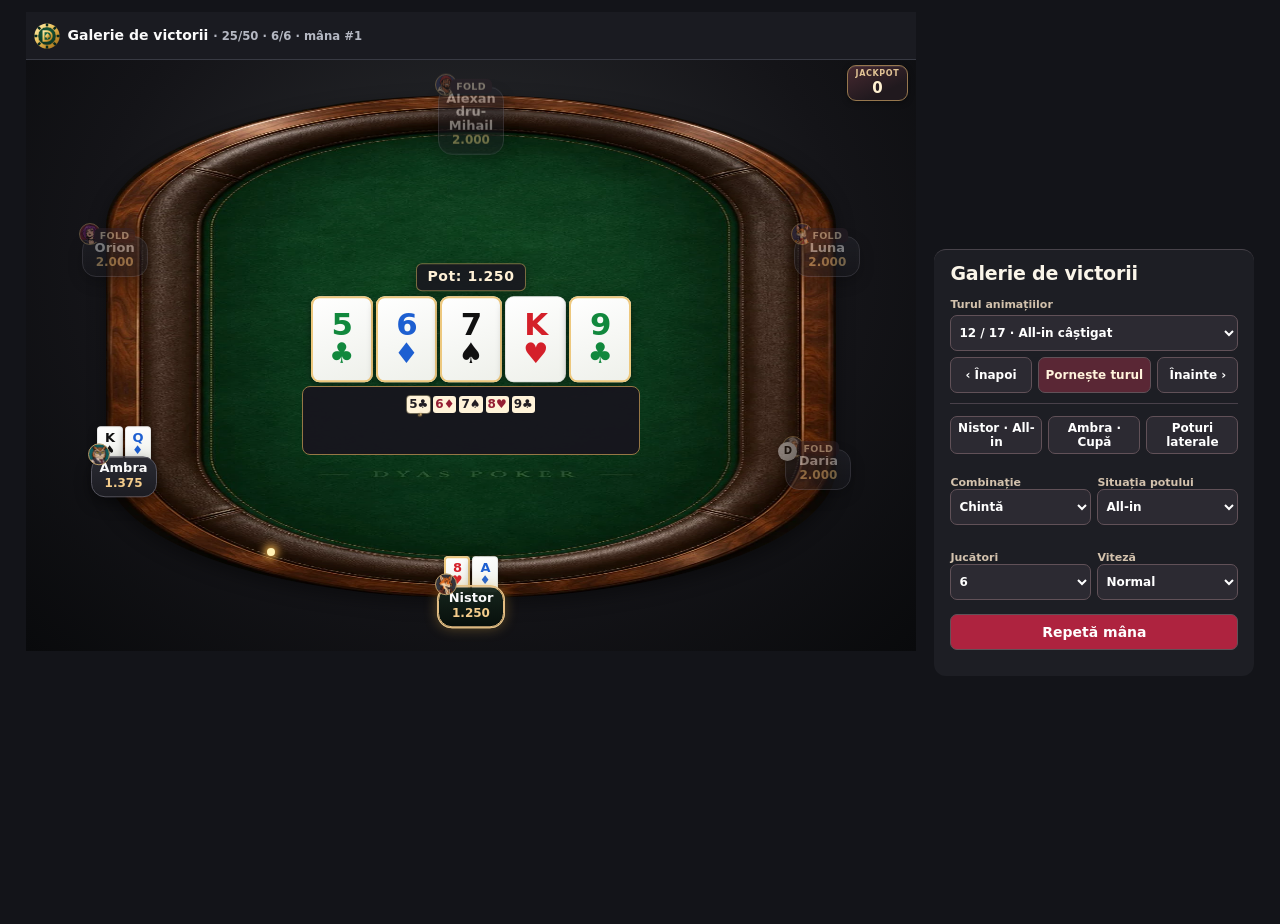
==== commit 6c0a4d37: "Add a pausable guided tour of all ten hand ranks and seven settlement scenes" ====
--- a/victories/index.html
+++ b/victories/index.html
@@ -5,4 +5,4 @@
 <link rel="stylesheet" href="/cashier.css">
 <link rel="stylesheet" href="/arena.css">
 <link rel="stylesheet" href="/tour-ui.css">
-<link rel="stylesheet" href="/victories/motion.css"><link rel="stylesheet" href="/tables.css"></head><body class="v-gallery"><div id="app"></div><section class="v-controls"><h1>Galerie de victorii</h1><div class="v-presets"><button data-p="n">Nistor · All-in</button><button data-p="a">Ambra · Cupă</button><button data-p="s">Poturi laterale</button></div><div class="v-fields"><label>Combinație<select id="kind"></select></label><label>Situația potului<select id="mode"></select></label><label>Jucători<select id="cap"><option>6</option><option>9</option></select></label><label>Viteză<select id="rate"><option value="1">Normal</option><option value="2">Lent · 0,5×</option></select></label></div><button id="repeat">Repetă mâna</button><p id="ledger" aria-live="polite"></p></section><script type="module" src="./gallery.mjs"></script></body></html>
+<link rel="stylesheet" href="/victories/motion.css"><link rel="stylesheet" href="/tables.css"></head><body class="v-gallery"><div id="app"></div><section class="v-controls"><h1>Galerie de victorii</h1><section class="tour"><label>Turul animațiilor<select id="scenes"></select></label><div><button id="prev" aria-label="Scena anterioară">‹ Înapoi</button><button id="tourPlay">Pornește turul</button><button id="next" aria-label="Scena următoare">Înainte ›</button></div></section><div class="v-presets"><button data-p="n">Nistor · All-in</button><button data-p="a">Ambra · Cupă</button><button data-p="s">Poturi laterale</button></div><div class="v-fields"><label>Combinație<select id="kind"></select></label><label>Situația potului<select id="mode"></select></label><label>Jucători<select id="cap"><option>6</option><option>9</option></select></label><label>Viteză<select id="rate"><option value="1">Normal</option><option value="2">Lent · 0,5×</option></select></label></div><button id="repeat">Repetă mâna</button><p id="ledger" aria-live="polite"></p></section><script type="module" src="./gallery.mjs"></script></body></html>
--- a/victories/motion.css
+++ b/victories/motion.css
@@ -3,3 +3,5 @@
 @media(min-width:820px){body.v-gallery{display:grid;grid-template-columns:minmax(0,1fr) minmax(250px,320px);align-items:center;min-height:100svh;padding:12px 2vw;gap:18px}.v-gallery #app .table-screen{height:min(71svh,650px)}.v-controls{border-radius:12px}}
 @media(prefers-reduced-motion:reduce){.v-gallery .pcard,.victory-active .pcard{animation:none!important}}
 .v-gallery #app .seat .box{position:relative}.v-gallery #app .seat .box:before{content:"";display:block;position:absolute;top:-14px;left:-4px;width:20px;height:20px;border-radius:50%;background:#362731 url('/avatars.webp') var(--vx,0%) var(--vy,0%)/400% 400%;border:1px solid #b89a67}.v-gallery [data-testid="seat-1"]{--vx:33.33%}.v-gallery [data-testid="seat-2"]{--vx:66.67%}.v-gallery [data-testid="seat-3"]{--vx:100%}.v-gallery [data-testid="seat-4"]{--vy:33.33%}.v-gallery [data-testid="seat-5"]{--vx:33.33%;--vy:33.33%}.v-gallery [data-testid="seat-6"]{--vx:66.67%;--vy:33.33%}.v-gallery [data-testid="seat-7"]{--vx:100%;--vy:33.33%}.v-gallery [data-testid="seat-8"]{--vy:66.67%}
+
+.v-controls .tour{margin:0 0 12px;padding-bottom:10px;border-bottom:1px solid #49414a}.tour select{display:block;margin:4px 0 6px}.tour>div{display:grid;grid-template-columns:1fr 1.4fr 1fr;gap:6px}.tour #tourPlay{background:#5a2735;color:#fff3dc}
